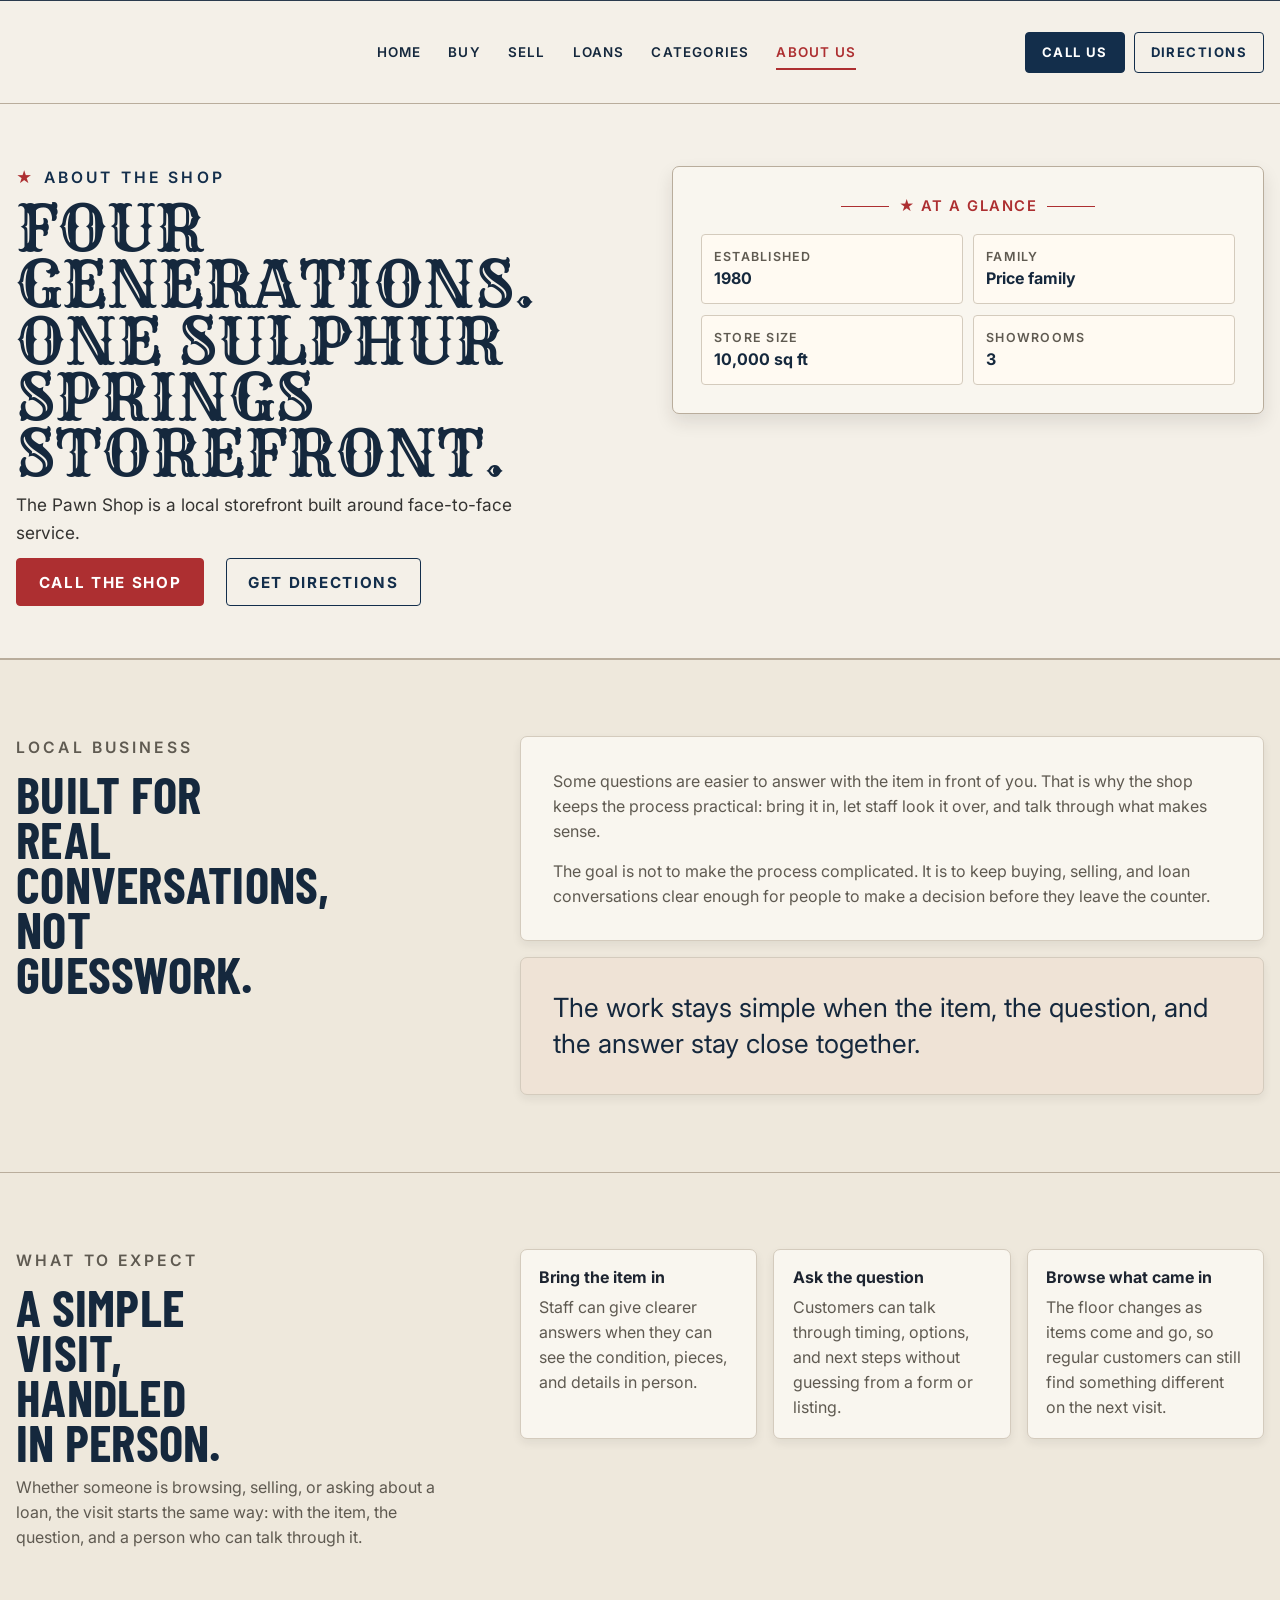
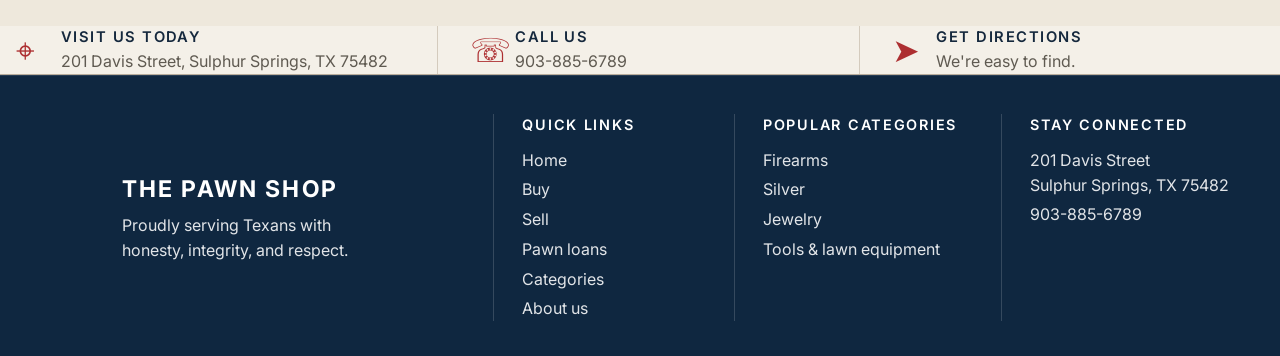
==== about.html @ b02439be "PM checkpoint: wire real storefront photos" ====
<!doctype html>
<html lang="en">
  <head>
    <meta charset="utf-8" />
    <meta name="viewport" content="width=device-width, initial-scale=1" />
    <meta
      name="description"
      content="Learn about The Pawn Shop in Sulphur Springs, Texas: family ownership, steady local service, and a storefront built around face-to-face help."
    />
    <title>About | The Pawn Shop | Sulphur Springs, TX</title>
    <link rel="preconnect" href="https://fonts.googleapis.com" />
    <link rel="preconnect" href="https://fonts.gstatic.com" crossorigin />
    <link href="https://fonts.googleapis.com/css2?family=Barlow+Condensed:wght@500;600;700&family=Inter:wght@400;500;600;700;800&family=Rye&display=swap" rel="stylesheet" />
    <link rel="icon" href="data:," />
    <link rel="icon" href="/favicon.ico" sizes="any" />
    <link rel="icon" type="image/png" sizes="32x32" href="/favicon-32x32.png" />
    <link rel="icon" type="image/png" sizes="16x16" href="/favicon-16x16.png" />
    <link rel="apple-touch-icon" href="/apple-touch-icon.png" />
    <link rel="manifest" href="/site.webmanifest" />
    <meta name="theme-color" content="#0d2b45" />
    <link rel="stylesheet" href="styles.css?v=about-story-1" />
  </head>
  <body class="about-page">
    <a class="skip-link" href="#main">Skip to content</a>

    <header class="site-header">
      <div class="container header-inner">
        <a class="brand" href="index.html" aria-label="The Pawn Shop home">
          <span class="logo-mark" aria-hidden="true">
            <img class="brand-logo brand-logo--header" src="/brand/pawn-shop-logo.png" alt="" aria-hidden="true" decoding="async" />
          </span>
        </a>
        <nav class="site-nav" aria-label="Primary">
          <a href="index.html">Home</a>
          <a href="buy.html">Buy</a>
          <a href="sell.html">Sell</a>
          <a href="loans.html">Loans</a>
          <a href="services.html">Categories</a>
          <a href="about.html" aria-current="page">About us</a>
        </nav>
        <div class="header-actions">
          <a class="button button-navy button-small" href="tel:+19038856789">Call us</a>
          <a class="button button-outline button-small" href="https://maps.app.goo.gl/KEPYkw9zag7jaLEP9" target="_blank" rel="noreferrer noopener">Directions</a>
        </div>
      </div>
    </header>

    <main id="main">
      <section class="page-hero content-band content-band--hero about-hero">
        <div class="hero-watermark page-watermark" aria-hidden="true"><img class="brand-logo brand-logo--watermark" src="/brand/pawn-shop-watermark.png" alt="" aria-hidden="true" decoding="async" /></div>
        <div class="container page-hero-grid">
          <div class="hero-copy">
            <p class="eyebrow"><span aria-hidden="true">&#9733;</span> About the shop</p>
            <h1>Four generations. One Sulphur Springs storefront.</h1>
            <p class="lead">The Pawn Shop is a local storefront built around face-to-face service.</p>
            <div class="action-row"><a class="button button-red" href="tel:+19038856789">Call the shop</a><a class="button button-outline" href="https://maps.app.goo.gl/KEPYkw9zag7jaLEP9" target="_blank" rel="noreferrer noopener">Get directions</a></div>
          </div>
          <aside class="visit-card fact-card about-at-a-glance" aria-label="At a glance">
            <p class="card-heading"><span></span>&#9733; At a glance<span></span></p>
            <dl class="fact-list about-at-a-glance__facts"><div><dt>Established</dt><dd>1980</dd></div><div><dt>Family</dt><dd>Price family</dd></div><div><dt>Store size</dt><dd>10,000 sq ft</dd></div><div><dt>Showrooms</dt><dd>3</dd></div></dl>
          </aside>
        </div>
      </section>

      <section class="interior-module about-story">
        <div class="container interior-module__inner about-story__inner">
          <div class="interior-module__intro">
            <div class="section-heading compact-heading">
              <p class="eyebrow">Local business</p>
              <h2>Built for real conversations, not guesswork.</h2>
            </div>
          </div>
          <div class="interior-module__content about-story__content">
            <div class="about-story__stack">
              <div class="copy-panel">
                <p>Some questions are easier to answer with the item in front of you. That is why the shop keeps the process practical: bring it in, let staff look it over, and talk through what makes sense.</p>
                <p>The goal is not to make the process complicated. It is to keep buying, selling, and loan conversations clear enough for people to make a decision before they leave the counter.</p>
              </div>
              <aside class="quote-panel"><p>The work stays simple when the item, the question, and the answer stay close together.</p></aside>
            </div>
          </div>
        </div>
      </section>

      <section class="interior-module about-expect">
        <div class="container interior-module__inner about-expect__inner">
          <div class="interior-module__intro">
            <div class="section-heading compact-heading">
              <p class="eyebrow">What to expect</p>
              <h2>A simple visit, handled in person.</h2>
              <p>Whether someone is browsing, selling, or asking about a loan, the visit starts the same way: with the item, the question, and a person who can talk through it.</p>
            </div>
          </div>
          <div class="interior-module__content about-expect__content">
            <div class="feature-grid">
              <article class="feature-card">
                <h3>Bring the item in</h3>
                <p>Staff can give clearer answers when they can see the condition, pieces, and details in person.</p>
              </article>
              <article class="feature-card">
                <h3>Ask the question</h3>
                <p>Customers can talk through timing, options, and next steps without guessing from a form or listing.</p>
              </article>
              <article class="feature-card">
                <h3>Browse what came in</h3>
                <p>The floor changes as items come and go, so regular customers can still find something different on the next visit.</p>
              </article>
            </div>
          </div>
        </div>
      </section>

      <section class="contact-strip content-band content-band--compact" aria-label="Visit and contact"><div class="container contact-grid"><article class="contact-item"><span aria-hidden="true">&#8982;</span><div><h2>Visit us today</h2><p>201 Davis Street, Sulphur Springs, TX 75482</p></div></article><article class="contact-item"><span aria-hidden="true">&#9743;</span><div><h2>Call us</h2><p><a href="tel:+19038856789">903-885-6789</a></p></div></article><article class="contact-item"><span aria-hidden="true">&#10148;</span><div><h2>Get directions</h2><p><a href="https://maps.app.goo.gl/KEPYkw9zag7jaLEP9" target="_blank" rel="noreferrer noopener">We're easy to find.</a></p></div></article></div></section>
    </main>

    <footer class="site-footer">
        <div class="container footer-grid">
        <div class="footer-brand">
          <img class="footer-brand-logo" src="/brand/pawn-shop-logo.png" alt="" aria-hidden="true" decoding="async" />
          <div>
            <strong>The Pawn Shop</strong>
            <p>Proudly serving Texans with honesty, integrity, and respect.</p>
          </div>
        </div>
        <nav class="footer-links" aria-label="Footer quick links">
          <h2>Quick links</h2>
          <a href="index.html">Home</a>
          <a href="buy.html">Buy</a>
          <a href="sell.html">Sell</a>
          <a href="loans.html">Pawn loans</a>
          <a href="services.html">Categories</a>
          <a href="about.html">About us</a>
        </nav>
        <div class="footer-links">
          <h2>Popular categories</h2>
          <a href="services.html">Firearms</a>
          <a href="services.html">Silver</a>
          <a href="services.html">Jewelry</a>
          <a href="services.html">Tools &amp; lawn equipment</a>
        </div>
        <div class="footer-contact">
          <h2>Stay connected</h2>
          <p>201 Davis Street<br />Sulphur Springs, TX 75482</p>
          <a href="tel:+19038856789">903-885-6789</a>
        </div>
      </div>
    </footer>
  </body>
</html>
---- styles.css ----
:root {
  color-scheme: light;
  --paper: #f4f0e8;
  --paper-deep: #eee8dc;
  --panel: #f9f6ef;
  --ink: #15283d;
  --ink-soft: #27374b;
  --muted: #5f5a51;
  --red: #ad2f31;
  --red-dark: #942528;
  --navy: #132e4b;
  --line: #d4cbbd;
  --line-dark: #b9ad9c;
  --shadow: 0 8px 18px rgba(35, 30, 23, 0.11);
  --shadow-soft: 0 4px 10px rgba(35, 30, 23, 0.07);
  --radius: 7px;
  --radius-tight: 4px;
  --container: 82rem;
  --section-breathing: 1.25rem;
  --display: var(--hero-condensed);
  --hero-display: "Rye", Georgia, serif;
  --hero-condensed: "Barlow Condensed", "Arial Narrow", "Helvetica Neue", Arial, sans-serif;
  --ui: "Inter", "Helvetica Neue", Arial, sans-serif;
  --body: "Inter", "Helvetica Neue", Arial, sans-serif;
}

*,
*::before,
*::after {
  box-sizing: border-box;
}

html {
  scroll-behavior: smooth;
}

body {
  margin: 0;
  color: var(--ink-soft);
  background: var(--paper);
  font-family: var(--body);
  line-height: 1.56;
  -webkit-font-smoothing: antialiased;
  text-rendering: optimizeLegibility;
}

::selection {
  background: #ead8c9;
}

a {
  color: inherit;
}

svg {
  display: block;
  max-width: 100%;
}

h1,
h2,
h3,
p,
dl,
dt,
dd,
blockquote,
ol {
  margin: 0;
}

.container {
  width: min(calc(100% - 2rem), var(--container));
  margin: 0 auto;
}

.skip-link {
  position: absolute;
  top: 1rem;
  left: -999px;
  z-index: 50;
  padding: 0.65rem 0.85rem;
  background: var(--panel);
  border: 1px solid var(--line-dark);
  border-radius: var(--radius-tight);
}

.skip-link:focus {
  left: 1rem;
}

:focus-visible {
  outline: 2px solid var(--red);
  outline-offset: 3px;
}

.site-header {
  position: static;
  top: auto;
  background: var(--paper);
  border-top: 1px solid rgba(21, 40, 61, 0.9);
  border-bottom: 1px solid var(--line-dark);
  box-shadow: var(--shadow-soft);
}

.header-inner {
  min-height: 5.4rem;
  display: grid;
  grid-template-columns: auto 1fr;
  gap: 0.7rem 1rem;
  align-items: center;
  padding: 0.48rem 0;
}

.brand {
  display: inline-flex;
  width: 11.15rem;
  align-items: center;
  text-decoration: none;
  line-height: 0;
}

.logo-mark {
  display: block;
  width: 100%;
}

.brand-logo {
  display: block;
  width: 100%;
  height: auto;
  object-fit: contain;
}

.brand-logo--header {
  image-rendering: auto;
}

.hero-watermark .brand-logo--watermark {
  position: absolute;
  top: 50%;
  left: 58%;
  width: min(64rem, 86vw);
  max-width: none;
  opacity: 0.12;
  transform: translate(-50%, -50%) rotate(-18deg);
  transform-origin: center;
  image-rendering: auto;
}

.page-watermark .brand-logo--watermark {
  left: 57.5%;
  width: min(56rem, 78vw);
  opacity: 0.1;
}

.site-nav {
  display: none;
  justify-self: center;
  align-items: center;
  gap: clamp(0.95rem, 2.1vw, 2rem);
  font-family: var(--ui);
  font-size: 0.84rem;
  font-weight: 600;
  letter-spacing: 0.09em;
  text-transform: uppercase;
}

.site-nav a {
  position: relative;
  padding: 0.45rem 0;
  color: var(--ink);
  text-decoration: none;
}

.site-nav a:hover,
.site-nav a[aria-current="page"] {
  color: var(--red);
}

.site-nav a[aria-current="page"]::after {
  position: absolute;
  left: 0;
  right: 0;
  bottom: 0;
  height: 2px;
  background: var(--red);
  content: "";
}

.header-actions {
  grid-column: 1 / -1;
  display: flex;
  flex-wrap: wrap;
  gap: 0.55rem;
}

.button {
  display: inline-flex;
  min-height: 3rem;
  align-items: center;
  justify-content: center;
  gap: 0.45rem;
  padding: 0.72rem 1.35rem;
  border: 1px solid currentColor;
  border-radius: var(--radius-tight);
  font-family: var(--ui);
  font-size: 0.95rem;
  font-weight: 700;
  letter-spacing: 0.11em;
  line-height: 1;
  text-align: center;
  text-decoration: none;
  text-transform: uppercase;
  box-shadow: none;
}

.button-small {
  min-height: 2.55rem;
  padding: 0.58rem 1rem;
  font-size: 0.82rem;
}

.button-red {
  color: #fff;
  background: var(--red);
  border-color: var(--red);
}

.button-red:hover {
  background: var(--red-dark);
  border-color: var(--red-dark);
}

.button-navy {
  color: #fff;
  background: var(--navy);
  border-color: var(--navy);
}

.button-navy:hover {
  background: #0f263f;
}

.button-outline {
  color: var(--navy);
  background: transparent;
  border-color: var(--navy);
}

.button-outline:hover {
  color: #fff;
  background: var(--navy);
}

.button-full {
  width: 100%;
}

.hero,
.page-hero,
.content-band {
  position: relative;
  overflow: clip;
  isolation: isolate;
  border-bottom: 1px solid var(--line-dark);
  background: var(--paper);
}

.hero {
  min-height: 31rem;
  padding: clamp(2.4rem, 6vw, 5.2rem) 0 clamp(1.8rem, 4vw, 3rem);
}

.page-hero {
  padding: clamp(2.4rem, 4.8vw, 4rem) 0 clamp(2rem, 4vw, 3.25rem);
}

.content-band--hero,
.page-hero {
  padding: clamp(2.4rem, 4.8vw, 4rem) 0 clamp(2rem, 4vw, 3.25rem);
}

.hero-watermark {
  position: absolute;
  inset: 0;
  overflow: hidden;
  pointer-events: none;
  user-select: none;
  z-index: 0;
}

.page-watermark {
  overflow: hidden;
}

.hero-grid,
.page-hero-grid {
  position: relative;
  display: grid;
  gap: 2rem;
  align-items: center;
  z-index: 1;
}

.hero-copy {
  display: grid;
  min-width: 0;
  max-width: 42rem;
  gap: 0.6rem;
}

.eyebrow,
.subhead,
.card-heading,
.trust-item h2,
.category-card h3,
.service-tile h3,
.contact-item h2,
.footer-links h2,
.footer-contact h2 {
  font-family: var(--ui);
  font-weight: 600;
  letter-spacing: 0.1em;
  text-transform: uppercase;
}

.eyebrow {
  display: flex;
  gap: 0.55rem;
  align-items: center;
  color: var(--navy);
  font-size: clamp(0.82rem, 1.4vw, 0.98rem);
  letter-spacing: 0.2em;
}

.eyebrow span,
.big-stars,
.stars {
  color: var(--red);
}

h1 {
  max-width: 9.6ch;
  color: var(--ink);
  font-family: var(--display);
  font-size: clamp(2.95rem, 7.2vw, 5.8rem);
  font-weight: 400;
  letter-spacing: 0.005em;
  line-height: 0.86;
  text-transform: uppercase;
  text-wrap: balance;
}

.hero h1 {
  display: grid;
  max-width: 11.6ch;
  font-family: var(--hero-display);
  font-size: clamp(3.35rem, 6vw, 6.05rem);
  line-height: 0.88;
  letter-spacing: 0;
  text-wrap: balance;
}

.hero h1 span {
  display: block;
}

.page-hero h1 {
  display: grid;
  max-width: 11.4ch;
  font-family: var(--hero-display);
  font-size: clamp(2.9rem, 5vw, 5rem);
  line-height: 0.88;
  letter-spacing: 0;
  text-wrap: balance;
}

.subhead {
  color: var(--red);
  font-family: var(--hero-condensed);
  font-size: clamp(1.02rem, 1.55vw, 1.24rem);
  letter-spacing: 0.24em;
  line-height: 1;
}

.hero .subhead {
  margin-top: 0.05rem;
}

.lead {
  max-width: 33rem;
  color: #343331;
  font-size: clamp(0.98rem, 1.45vw, 1.08rem);
  line-height: 1.6;
}

.action-row {
  display: flex;
  flex-wrap: wrap;
  gap: 0.85rem 1.35rem;
  margin-top: 0.15rem;
}

.visit-card {
  display: grid;
  min-width: 0;
  gap: 1rem;
  padding: clamp(1rem, 2.2vw, 1.55rem);
  background: var(--panel);
  border: 1px solid var(--line-dark);
  border-radius: var(--radius);
  box-shadow: var(--shadow);
}

.card-heading {
  display: flex;
  gap: 0.6rem;
  align-items: center;
  justify-content: center;
  color: var(--red);
  font-size: 0.92rem;
  text-align: center;
}

.card-heading span {
  width: 3rem;
  height: 1px;
  background: var(--red);
}

.visit-line {
  display: grid;
  grid-template-columns: 1.6rem 1fr;
  gap: 0.8rem;
  padding-bottom: 0.95rem;
  border-bottom: 1px solid var(--line);
  color: #2f3134;
}

.visit-line.strong a {
  color: var(--red);
  font-family: var(--ui);
  font-size: 1.38rem;
  font-weight: 700;
  letter-spacing: 0.03em;
  text-decoration: none;
}

.line-icon {
  color: var(--ink);
  font-family: var(--ui);
  font-size: 1.2rem;
}

.trust-strip,
.reviews-band,
.contact-strip {
  border-bottom: 1px solid var(--line-dark);
  background: var(--paper);
}

.trust-grid {
  display: grid;
}

.trust-item {
  display: grid;
  grid-template-columns: 2.2rem 1fr;
  gap: 0.85rem;
  align-items: center;
  padding: 1rem 0;
  border-top: 1px solid var(--line);
}

.trust-item:first-child {
  border-top: 0;
}

.trust-icon,
.category-icon,
.contact-item > span {
  color: var(--red);
  font-family: var(--ui);
  font-size: 2.05rem;
  line-height: 1;
}

.trust-item h2,
.contact-item h2 {
  color: var(--ink);
  font-size: 0.92rem;
}

.trust-item p,
.contact-item p,
.review-card blockquote,
.section-heading p,
.category-card p,
.service-tile p,
.feature-card p,
.copy-panel p,
.quote-panel p,
.footer-grid p,
.footer-grid a,
.visit-steps li {
  color: var(--muted);
}

.cards-intro {
  display: grid;
  max-width: 42rem;
  margin: 0 auto 0;
  gap: 0.2rem;
  text-align: center;
}

.cards-intro .eyebrow {
  justify-content: center;
  letter-spacing: 0.24em;
}

.section-heading {
  display: grid;
  max-width: 52rem;
  gap: 0.65rem;
  margin-bottom: 1rem;
}

.compact-heading {
  max-width: 45rem;
}

.interior-module {
  padding: clamp(3.5rem, 6vw, 5.5rem) 0;
  background: var(--paper-deep);
  border-top: 1px solid var(--line-dark);
}

.interior-module__inner {
  display: grid;
  gap: clamp(1.75rem, 4vw, 4rem);
  align-items: start;
}

.interior-module__intro {
  display: grid;
  gap: 0.65rem;
  max-width: 28rem;
}

.interior-module__intro .section-heading {
  margin-bottom: 0;
}

.interior-module__content {
  display: grid;
  gap: 1rem;
  align-self: start;
  min-width: 0;
}

.interior-module__content .category-grid,
.interior-module__content .feature-grid,
.interior-module__content .service-tile-grid {
  margin-top: 0;
}

.home-trust {
  margin-bottom: var(--section-breathing);
}

.home-services {
  margin-block: var(--section-breathing);
}

.home-services__intro {
  margin-bottom: var(--section-breathing);
}

.home-reviews {
  margin-block: var(--section-breathing);
}

.home-contact {
  margin-top: var(--section-breathing);
}

.section-heading h2,
.copy-panel h2 {
  max-width: 12.2ch;
  color: var(--ink);
  font-family: var(--display);
  font-size: clamp(2rem, 4vw, 3.25rem);
  line-height: 0.88;
  letter-spacing: 0.005em;
  text-transform: uppercase;
  text-wrap: balance;
}

.category-grid,
.service-tile-grid,
.feature-grid {
  display: grid;
  gap: 1rem;
}

.category-card,
.service-tile,
.feature-card,
.copy-panel,
.quote-panel {
  display: grid;
  align-content: start;
  gap: 0.55rem;
  min-height: 0;
  padding: 1.15rem;
  background: var(--panel);
  border: 1px solid var(--line);
  border-radius: var(--radius);
  box-shadow: var(--shadow-soft);
}

.category-card a {
  margin-top: auto;
  color: var(--navy);
  font-family: var(--ui);
  font-weight: 600;
  letter-spacing: 0.1em;
  text-decoration: none;
  text-transform: uppercase;
}

.category-card h3,
.service-tile h3,
.feature-card h3 {
  color: #1d2430;
  font-size: 1rem;
  line-height: 1.08;
}

.reviews-grid {
  display: grid;
  gap: 1rem;
  align-items: center;
}

.rating-block {
  display: grid;
  gap: 0.25rem;
}

.rating-block p {
  color: var(--ink);
  font-family: var(--ui);
  font-size: 1.12rem;
  font-weight: 600;
  letter-spacing: 0.09em;
  text-transform: uppercase;
}

.rating-block span {
  color: var(--muted);
}

.big-stars {
  font-size: 1.65rem;
  letter-spacing: 0.08em;
}

.review-card {
  padding: 0.9rem 1rem;
  background: rgba(249, 246, 239, 0.62);
  border-radius: var(--radius-tight);
}

.stars {
  font-family: var(--ui);
  font-weight: 600;
  letter-spacing: 0.09em;
}

.stars span {
  color: var(--ink-soft);
  letter-spacing: 0;
}

.review-card cite {
  display: block;
  margin-top: 0.35rem;
  color: var(--ink);
  font-style: normal;
  font-weight: 700;
}

.reviews-button {
  justify-self: start;
}

.contact-grid {
  display: grid;
  gap: 1rem;
}

.contact-item {
  display: grid;
  grid-template-columns: 2rem 1fr;
  gap: 0.8rem;
  align-items: center;
}

.contact-item a {
  text-decoration: none;
}

.site-footer {
  background: #0f2740;
  color: #fff;
  border-top: 1px solid rgba(255, 255, 255, 0.1);
}

.footer-grid {
  display: grid;
  gap: 1.55rem;
  padding: 2.35rem 0 2.2rem;
}

.footer-brand {
  display: grid;
  grid-template-columns: 5.45rem 1fr;
  gap: 1.15rem;
  align-items: center;
}

.footer-brand-logo {
  display: block;
  width: 5.45rem;
  height: auto;
  object-fit: contain;
  margin-top: 0;
  filter:
    drop-shadow(0 0 3px rgba(244, 238, 226, 0.42))
    drop-shadow(0 0 10px rgba(244, 238, 226, 0.18));
}

.footer-brand strong {
  display: block;
  margin-bottom: 0.3rem;
  color: #fff;
  font-family: var(--ui);
  font-size: 1.44rem;
  letter-spacing: 0.095em;
  text-transform: uppercase;
}

.footer-brand p {
  max-width: 16.8rem;
}

.footer-links,
.footer-contact {
  display: grid;
  align-content: start;
  gap: 0.3rem;
}

.footer-links h2,
.footer-contact h2 {
  margin-bottom: 0.4rem;
  color: #fff;
  font-size: 0.9rem;
  letter-spacing: 0.12em;
}

.site-footer .footer-grid p,
.site-footer .footer-grid a {
  color: rgba(255, 255, 255, 0.88);
}

.footer-grid a {
  text-decoration: none;
}

.footer-grid a:hover {
  color: #fff;
}

.footer-grid a:focus-visible {
  outline-color: #f1dbc8;
}

.footer-brand p,
.footer-contact p {
  color: rgba(255, 255, 255, 0.86);
}

.fact-list {
  display: grid;
  grid-template-columns: repeat(2, minmax(0, 1fr));
  gap: 0.75rem;
}

.fact-list div {
  padding: 0.75rem;
  background: #fffaf2;
  border: 1px solid var(--line);
  border-radius: var(--radius-tight);
}

.fact-list dt {
  color: var(--muted);
  font-family: var(--ui);
  font-size: 0.78rem;
  font-weight: 600;
  letter-spacing: 0.1em;
  text-transform: uppercase;
}

.fact-list dd {
  color: var(--ink);
  font-weight: 700;
}

.visit-steps {
  display: grid;
  gap: 0.75rem;
  padding-left: 1.2rem;
}

.editorial-grid {
  display: grid;
  gap: 1rem;
}

.copy-panel,
.quote-panel {
  min-height: auto;
  padding: clamp(1.2rem, 2.6vw, 2rem);
}

.copy-panel {
  gap: 0.9rem;
}

.quote-panel {
  align-content: center;
  background: #efe3d6;
}

.quote-panel p {
  color: var(--ink);
  font-size: clamp(1.2rem, 2.3vw, 1.65rem);
  line-height: 1.35;
}

.visit-card__note {
  color: var(--muted);
  font-size: 0.92rem;
  line-height: 1.45;
}

.media-slot {
  display: grid;
  gap: 0.75rem;
  max-width: 60rem;
  margin-inline: auto;
}

.home-storefront-band .media-slot {
  max-width: 34rem;
}

.services-gun-room-band .media-slot {
  max-width: 48rem;
}

.media-slot__figure {
  display: grid;
  gap: 0.7rem;
  padding: clamp(0.9rem, 1.8vw, 1.25rem);
  background: #fffaf2;
  border: 1px solid var(--line);
  border-radius: var(--radius);
  box-shadow: var(--shadow-soft);
}

.media-slot__figure--wide {
  --media-ratio: 21 / 9;
}

.media-slot__figure--tall {
  --media-ratio: 16 / 10;
}

.media-slot__image {
  display: block;
  width: 100%;
  aspect-ratio: var(--media-ratio, 16 / 9);
  object-fit: cover;
  border-radius: calc(var(--radius) - 0.12rem);
  background: #efe8dc;
}

.media-slot__caption {
  color: var(--muted);
  font-size: 0.94rem;
  line-height: 1.45;
  text-align: center;
}

.media-slot__frame {
  display: grid;
  align-content: center;
  justify-items: center;
  gap: 0.55rem;
  min-height: clamp(12rem, 20vw, 18rem);
  padding: clamp(1rem, 2vw, 1.5rem);
  background: #fffaf2;
  border: 1px solid var(--line);
  border-radius: var(--radius);
  box-shadow: var(--shadow-soft);
  aspect-ratio: 21 / 9;
  text-align: center;
}

.media-slot__eyebrow {
  color: var(--red);
  font-family: var(--ui);
  font-size: 0.82rem;
  font-weight: 700;
  letter-spacing: 0.16em;
  text-transform: uppercase;
}

.media-slot__label {
  color: var(--ink);
  font-family: var(--display);
  font-size: clamp(1.35rem, 2.6vw, 2.1rem);
  line-height: 0.92;
  letter-spacing: 0.02em;
  text-transform: uppercase;
  text-wrap: balance;
}

.media-slot__note {
  max-width: 34rem;
  color: var(--muted);
  font-size: 0.95rem;
  line-height: 1.5;
}

@media (max-width: 42rem) {
  body {
    overflow-x: hidden;
  }

  .header-actions .button {
    flex: 1 1 100%;
  }

  h1 {
    font-size: clamp(2.75rem, 17vw, 4.4rem);
  }

  .hero h1 {
    max-width: 12ch;
    font-size: clamp(3rem, 15.8vw, 4.55rem);
  }

  .hero-copy,
  .lead {
    max-width: 31ch;
  }

  .button {
    width: 100%;
  }

  .card-heading span {
    width: 1.7rem;
  }

  .hero-watermark .brand-logo--watermark {
    left: 61%;
    width: min(31rem, 96vw);
    opacity: 0.08;
  }

  .page-watermark .brand-logo--watermark {
    left: 60%;
    width: min(28rem, 92vw);
    opacity: 0.07;
  }
}

@media (min-width: 44rem) {
  .header-inner {
    grid-template-columns: auto 1fr auto;
  }

  .header-actions {
    grid-column: auto;
    justify-self: end;
  }

  .category-grid,
  .service-tile-grid,
  .feature-grid {
    grid-template-columns: repeat(2, minmax(0, 1fr));
  }

  .trust-grid,
  .contact-grid {
    grid-template-columns: repeat(2, minmax(0, 1fr));
  }

  .trust-item:nth-child(2) {
    border-top: 0;
  }

  .reviews-grid {
    grid-template-columns: 1.1fr 1fr 1fr;
  }

  .reviews-button {
    grid-column: 1 / -1;
  }
}

@media (min-width: 62rem) {
  .site-nav {
    display: flex;
  }

  .hero-grid,
  .page-hero-grid {
    grid-template-columns: minmax(0, 1fr) minmax(20rem, 0.42fr);
  }

  .visit-card {
    transform: none;
  }

  .trust-grid {
    grid-template-columns: repeat(4, minmax(0, 1fr));
  }

  .trust-item,
  .trust-item:nth-child(2) {
    min-height: 5.2rem;
    padding: 0.85rem 1.35rem;
    border-top: 0;
    border-left: 1px solid var(--line);
  }

  .trust-item:first-child {
    border-left: 0;
  }

  .interior-module__inner {
    grid-template-columns: minmax(280px, 420px) minmax(0, 1fr);
    gap: clamp(2rem, 4.5vw, 5rem);
  }

  .interior-module__content .category-grid {
    grid-template-columns: repeat(2, minmax(0, 1fr));
  }

  .interior-module--cards-3 .feature-grid,
  .interior-module--cards-3 .service-tile-grid {
    grid-template-columns: repeat(3, minmax(0, 1fr));
  }

  .services-visit-types .service-tile-grid {
    grid-template-columns: repeat(2, minmax(0, 1fr));
  }

  .interior-module--cards-6 .category-grid {
    grid-template-columns: repeat(3, minmax(0, 1fr));
  }

  .category-grid {
    grid-template-columns: repeat(6, minmax(0, 1fr));
  }

  .cards-intro {
    max-width: 34rem;
    gap: 0.1rem;
    margin-bottom: 0.2rem;
  }

  .category-card {
    min-height: 0;
  }

  .service-tile-grid {
    grid-template-columns: 1.2fr repeat(3, 1fr);
  }

  .feature-grid {
    grid-template-columns: repeat(3, minmax(0, 1fr));
  }

  .reviews-grid {
    grid-template-columns: 1.08fr 1fr 1fr 1fr 1fr;
  }

  .reviews-button {
    grid-column: auto;
    justify-self: end;
  }

  .contact-grid {
    grid-template-columns: repeat(3, minmax(0, 1fr));
  }

  .contact-item {
    padding-left: 2rem;
    border-left: 1px solid var(--line);
  }

  .contact-item:first-child {
    padding-left: 0;
    border-left: 0;
  }

  .footer-grid {
    grid-template-columns: minmax(18.5rem, 1.72fr) minmax(0, 0.82fr) minmax(0, 0.92fr) minmax(0, 1fr);
  }

  .footer-links,
  .footer-contact {
    padding-left: 1.75rem;
    border-left: 1px solid rgba(255, 255, 255, 0.16);
  }

  .editorial-grid {
    grid-template-columns: minmax(0, 1.3fr) minmax(18rem, 0.7fr);
  }
}

@media (min-width: 78rem) {
  .brand,
  .brand-logo--header {
    width: 12rem;
  }

  .header-inner {
    min-height: 6.4rem;
  }

  .hero-watermark .brand-logo--watermark {
    width: min(70rem, 82vw);
    left: 59%;
  }

  .page-watermark .brand-logo--watermark {
    width: min(60rem, 76vw);
    left: 58%;
  }

  .hero h1 {
    max-width: 11.9ch;
    font-size: clamp(3.55rem, 5.45vw, 6.35rem);
  }
}

.home-page .home-trust {
  padding-block: clamp(0.95rem, 1.8vw, 1.35rem);
  margin-bottom: clamp(0.9rem, 1.8vw, 1.25rem);
}

.home-page .trust-grid {
  gap: 0;
}

.home-page .home-services {
  padding-block: clamp(2.85rem, 5vw, 4.5rem);
}

.home-page .home-services__intro {
  margin-bottom: clamp(1.75rem, 2.7vw, 2.25rem);
}

.home-page .home-services .category-grid {
  gap: clamp(0.9rem, 1.7vw, 1.15rem);
}

.home-page .home-services .category-card {
  padding: clamp(1.05rem, 1.5vw, 1.35rem);
}

.home-page .home-reviews {
  padding-block: clamp(2.4rem, 4.5vw, 3.75rem);
  margin-block: clamp(0.9rem, 2vw, 1.25rem);
}

.home-page .home-reviews__intro {
  margin-bottom: clamp(1.35rem, 2vw, 1.75rem);
}

.home-page .reviews-grid {
  gap: clamp(0.95rem, 1.6vw, 1.2rem);
  align-items: stretch;
}

.home-page .rating-block,
.home-page .review-card {
  padding: 1.1rem 1.15rem;
  background: var(--panel);
  border: 1px solid var(--line);
  border-radius: var(--radius);
  box-shadow: var(--shadow-soft);
}

.home-page .rating-block {
  align-content: start;
  background: #fffaf2;
}

.home-page .review-card {
  display: grid;
  gap: 0.4rem;
}

.home-page .reviews-button {
  margin-top: 0.15rem;
}

.home-page .home-contact {
  padding-block: clamp(2.2rem, 4vw, 3.25rem);
  margin-top: clamp(1rem, 2vw, 1.5rem);
}

.home-page .contact-grid {
  gap: clamp(0.85rem, 1.5vw, 1.1rem);
}

.home-page .contact-item {
  padding: 1.15rem;
  align-items: start;
  background: var(--panel);
  border: 1px solid var(--line);
  border-radius: var(--radius);
  box-shadow: var(--shadow-soft);
}

.home-page .contact-item > span {
  margin-top: 0.1rem;
}

.home-page .site-footer {
  margin-top: clamp(1.85rem, 3.6vw, 3rem);
}

.home-page .footer-grid {
  padding-top: clamp(2.6rem, 4vw, 3.2rem);
}

@media (min-width: 44rem) {
  .home-page .home-services .category-grid {
    grid-template-columns: repeat(2, minmax(0, 1fr));
  }

  .home-page .reviews-grid {
    grid-template-columns: minmax(16rem, 0.9fr) repeat(3, minmax(0, 1fr));
  }

  .home-page .reviews-button {
    grid-column: 1 / -1;
  }

  .home-page .contact-grid {
    grid-template-columns: repeat(2, minmax(0, 1fr));
  }
}

@media (min-width: 62rem) {
  .home-page .trust-grid {
    grid-template-columns: repeat(4, minmax(0, 1fr));
  }

  .home-page .trust-item,
  .home-page .trust-item:nth-child(2) {
    min-height: 5.2rem;
    padding: 0.85rem 1.2rem;
    border-top: 0;
    border-left: 1px solid var(--line);
  }

  .home-page .trust-item:first-child {
    border-left: 0;
  }

  .home-page .home-services .category-grid {
    grid-template-columns: repeat(3, minmax(0, 1fr));
  }

  .home-page .reviews-grid {
    grid-template-columns: minmax(17rem, 0.92fr) repeat(3, minmax(0, 1fr));
  }

  .home-page .reviews-button {
    justify-self: start;
  }

  .home-page .contact-grid {
    grid-template-columns: repeat(3, minmax(0, 1fr));
  }

  .home-page .contact-item {
    padding: 1.25rem 1.3rem;
  }
}

.about-page .page-hero-grid {
  align-items: start;
}

.about-page .page-hero-grid,
.about-page .interior-module__inner {
  gap: clamp(2rem, 5vw, 4.5rem);
}

.about-page .about-story__stack {
  display: grid;
  gap: 1rem;
}

.about-page .about-at-a-glance {
  width: min(100%, 37rem);
  justify-self: end;
  gap: 1rem;
  padding: clamp(1.15rem, 2.4vw, 1.75rem);
}

.about-page .about-at-a-glance__facts {
  margin-top: 0;
  gap: 0.65rem;
}

.about-page .about-at-a-glance__note {
  color: var(--muted);
  font-size: 0.94rem;
  line-height: 1.45;
}

.about-page .about-story__content {
  gap: 1rem;
}

@media (min-width: 62rem) {
  .about-page .page-hero-grid,
  .about-page .interior-module__inner {
    grid-template-columns: minmax(320px, 440px) minmax(0, 1fr);
  }

  .about-page .about-expect .feature-grid {
    grid-template-columns: repeat(3, minmax(0, 1fr));
    align-items: stretch;
  }

  .about-page .about-story__content {
    align-self: start;
  }
}
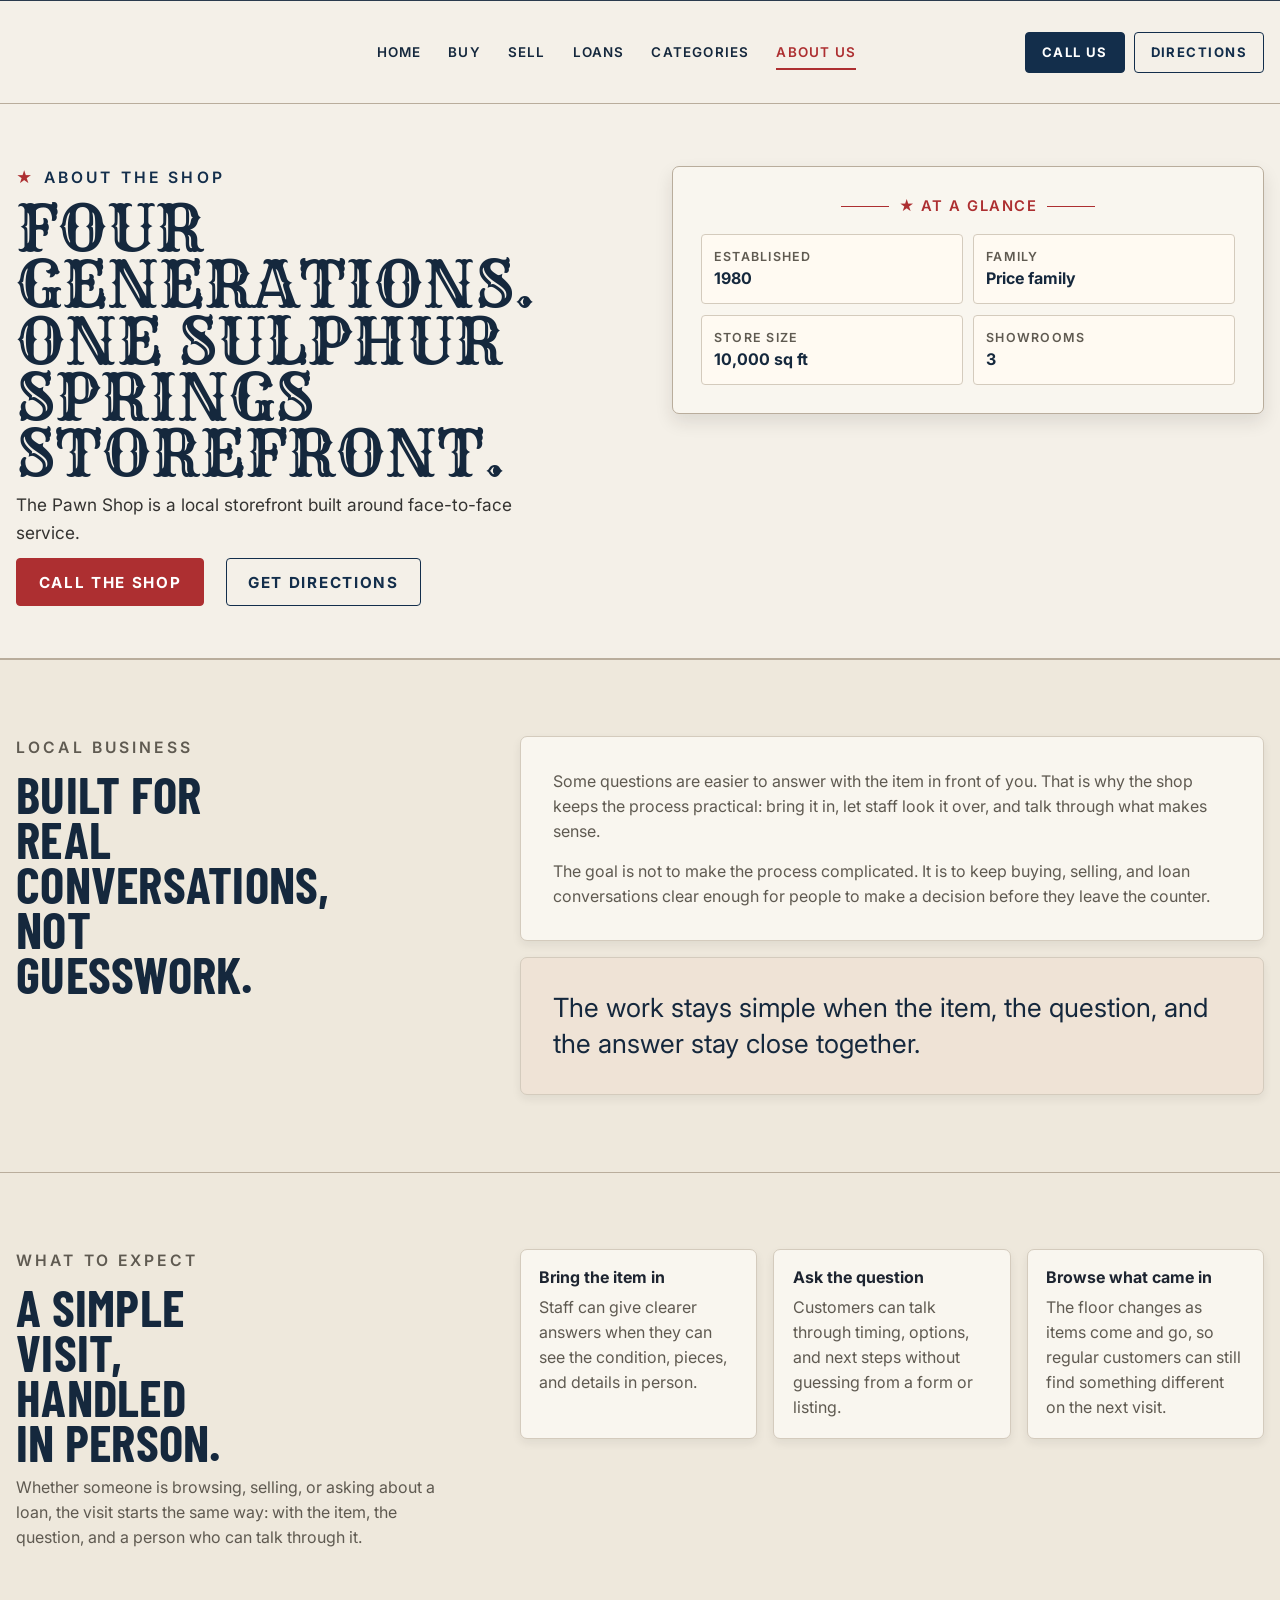
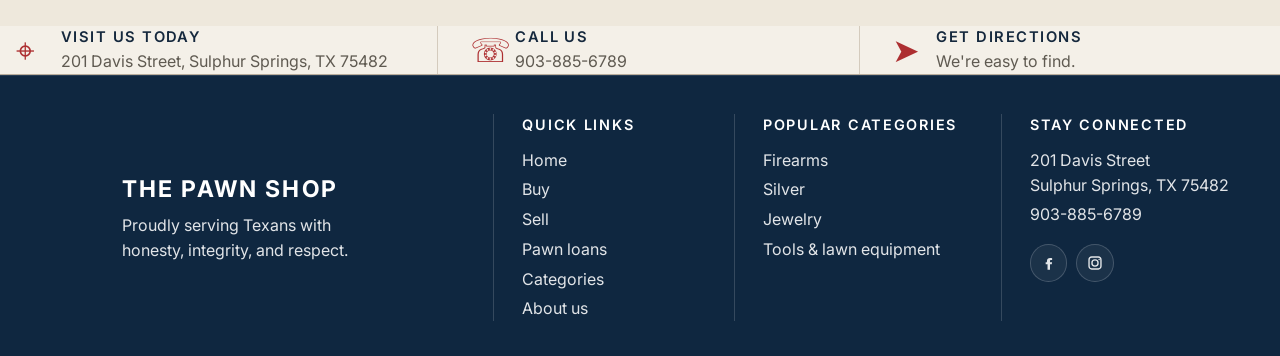
==== commit 1753545b: "PM checkpoint: add footer social links" ====
--- a/about.html
+++ b/about.html
@@ -12,11 +12,11 @@
     <link rel="preconnect" href="https://fonts.gstatic.com" crossorigin />
     <link href="https://fonts.googleapis.com/css2?family=Barlow+Condensed:wght@500;600;700&family=Inter:wght@400;500;600;700;800&family=Rye&display=swap" rel="stylesheet" />
     <link rel="icon" href="data:," />
-    <link rel="icon" href="/favicon.ico" sizes="any" />
-    <link rel="icon" type="image/png" sizes="32x32" href="/favicon-32x32.png" />
-    <link rel="icon" type="image/png" sizes="16x16" href="/favicon-16x16.png" />
-    <link rel="apple-touch-icon" href="/apple-touch-icon.png" />
-    <link rel="manifest" href="/site.webmanifest" />
+    <link rel="icon" href="/favicon.ico?v=3" sizes="any" />
+    <link rel="icon" type="image/png" sizes="32x32" href="/favicon-32x32.png?v=3" />
+    <link rel="icon" type="image/png" sizes="16x16" href="/favicon-16x16.png?v=3" />
+    <link rel="apple-touch-icon" href="/apple-touch-icon.png?v=3" />
+    <link rel="manifest" href="/site.webmanifest?v=3" />
     <meta name="theme-color" content="#0d2b45" />
     <link rel="stylesheet" href="styles.css?v=about-story-1" />
   </head>
@@ -142,6 +142,18 @@
           <h2>Stay connected</h2>
           <p>201 Davis Street<br />Sulphur Springs, TX 75482</p>
           <a href="tel:+19038856789">903-885-6789</a>
+          <div class="footer-social" aria-label="Social links">
+            <a class="footer-social-link" href="https://www.facebook.com/thepawnshopss/" target="_blank" rel="noopener noreferrer" aria-label="The Pawn Shop on Facebook">
+              <svg viewBox="0 0 24 24" aria-hidden="true" focusable="false">
+                <path d="M13.5 22v-8h2.7l.4-3.1h-3.1V9c0-.9.3-1.6 1.6-1.6h1.6V4.7c-.8-.1-1.8-.2-3-.2-2.9 0-4.8 1.7-4.8 4.9V11H7v3h2.8v8h3.7z"/>
+              </svg>
+            </a>
+            <a class="footer-social-link" href="https://www.instagram.com/thepawnshopss/" target="_blank" rel="noopener noreferrer" aria-label="The Pawn Shop on Instagram">
+              <svg viewBox="0 0 24 24" aria-hidden="true" focusable="false">
+                <path d="M7 2h10c2.8 0 5 2.2 5 5v10c0 2.8-2.2 5-5 5H7c-2.8 0-5-2.2-5-5V7c0-2.8 2.2-5 5-5zm0 2.1A2.9 2.9 0 0 0 4.1 7v10A2.9 2.9 0 0 0 7 19.9h10a2.9 2.9 0 0 0 2.9-2.9V7A2.9 2.9 0 0 0 17 4.1H7zm5 2.3a5.6 5.6 0 1 1 0 11.2 5.6 5.6 0 0 1 0-11.2zm0 2a3.6 3.6 0 1 0 0 7.2 3.6 3.6 0 0 0 0-7.2zm6.2-2.9a1.1 1.1 0 1 1 0 2.2 1.1 1.1 0 0 1 0-2.2z"/>
+              </svg>
+            </a>
+          </div>
         </div>
       </div>
     </footer>
--- a/styles.css
+++ b/styles.css
@@ -299,7 +299,7 @@
   position: relative;
   display: grid;
   gap: 2rem;
-  align-items: center;
+  align-items: start;
   z-index: 1;
 }
 
@@ -794,6 +794,53 @@
   color: rgba(255, 255, 255, 0.86);
 }
 
+.footer-social {
+  display: flex;
+  flex-wrap: wrap;
+  gap: 0.55rem;
+  align-items: center;
+  margin-top: 0.55rem;
+}
+
+.footer-social-link {
+  display: inline-flex;
+  align-items: center;
+  justify-content: center;
+  width: 2.35rem;
+  height: 2.35rem;
+  color: rgba(255, 255, 255, 0.9);
+  background: rgba(255, 255, 255, 0.05);
+  border: 1px solid rgba(255, 255, 255, 0.18);
+  border-radius: 999px;
+  box-shadow: none;
+  transition:
+    background-color 0.18s ease,
+    border-color 0.18s ease,
+    color 0.18s ease,
+    transform 0.18s ease;
+}
+
+.footer-social-link svg {
+  width: 1rem;
+  height: 1rem;
+  fill: currentColor;
+}
+
+.footer-social-link:hover {
+  color: #fff;
+  background: rgba(193, 55, 55, 0.2);
+  border-color: rgba(193, 55, 55, 0.5);
+  transform: translateY(-1px);
+}
+
+.footer-social-link:focus-visible {
+  color: #fff;
+  background: rgba(255, 255, 255, 0.12);
+  border-color: #f1dbc8;
+  outline: 2px solid #f1dbc8;
+  outline-offset: 2px;
+}
+
 .fact-list {
   display: grid;
   grid-template-columns: repeat(2, minmax(0, 1fr));
@@ -857,6 +904,107 @@
   color: var(--muted);
   font-size: 0.92rem;
   line-height: 1.45;
+}
+
+.site-photo-card {
+  display: grid;
+  gap: 0.9rem;
+  min-width: 0;
+  width: min(100%, 34rem);
+  padding: clamp(0.95rem, 2vw, 1.25rem);
+  background: var(--panel);
+  border: 1px solid var(--line-dark);
+  border-radius: var(--radius);
+  box-shadow: var(--shadow);
+  align-self: start;
+}
+
+.storefront-photo-card,
+.gun-room-photo-card {
+  justify-self: end;
+}
+
+.gun-room-photo-card {
+  width: min(100%, 37rem);
+}
+
+.site-photo-card__figure {
+  display: grid;
+  gap: 0.65rem;
+  min-width: 0;
+}
+
+.site-photo-card__figure--wide {
+  --photo-ratio: 5 / 3;
+}
+
+.site-photo-card__figure--tall {
+  --photo-ratio: 4 / 3;
+}
+
+.site-photo-card__image {
+  display: block;
+  width: 100%;
+  aspect-ratio: var(--photo-ratio, 16 / 9);
+  object-fit: cover;
+  border-radius: calc(var(--radius) - 0.15rem);
+  background: #efe8dc;
+}
+
+.site-photo-card__caption {
+  color: var(--muted);
+  font-size: 0.94rem;
+  line-height: 1.45;
+  text-align: center;
+}
+
+.site-photo-card__meta {
+  display: grid;
+  gap: 0.6rem;
+}
+
+.site-photo-card__eyebrow {
+  color: var(--red);
+  font-family: var(--ui);
+  font-size: 0.82rem;
+  font-weight: 700;
+  letter-spacing: 0.16em;
+  text-align: center;
+  text-transform: uppercase;
+}
+
+.site-photo-card__detail {
+  display: flex;
+  gap: 0.65rem;
+  align-items: flex-start;
+  color: var(--ink);
+  font-size: 0.98rem;
+  line-height: 1.45;
+}
+
+.site-photo-card__detail.strong {
+  justify-content: center;
+  color: var(--red);
+  font-size: 1.08rem;
+  font-weight: 700;
+  letter-spacing: 0.01em;
+}
+
+.site-photo-card__detail a {
+  color: inherit;
+  text-decoration: none;
+}
+
+.site-photo-card__icon {
+  color: var(--red);
+  flex: 0 0 auto;
+}
+
+.site-photo-card__note {
+  color: var(--muted);
+  font-size: 0.95rem;
+  line-height: 1.5;
+  text-align: center;
 }
 
 .media-slot {
@@ -1037,6 +1185,10 @@
     grid-template-columns: minmax(0, 1fr) minmax(20rem, 0.42fr);
   }
 
+  .storefront-photo-card {
+    width: min(100%, 34rem);
+  }
+
   .visit-card {
     transform: none;
   }
@@ -1132,6 +1284,10 @@
   .footer-contact {
     padding-left: 1.75rem;
     border-left: 1px solid rgba(255, 255, 255, 0.16);
+  }
+
+  .footer-social {
+    margin-top: 0.75rem;
   }
 
   .editorial-grid {
@@ -1364,3 +1520,11 @@
     align-self: start;
   }
 }
+
+@media (max-width: 61.999rem) {
+  .storefront-photo-card,
+  .gun-room-photo-card {
+    width: 100%;
+    justify-self: stretch;
+  }
+}
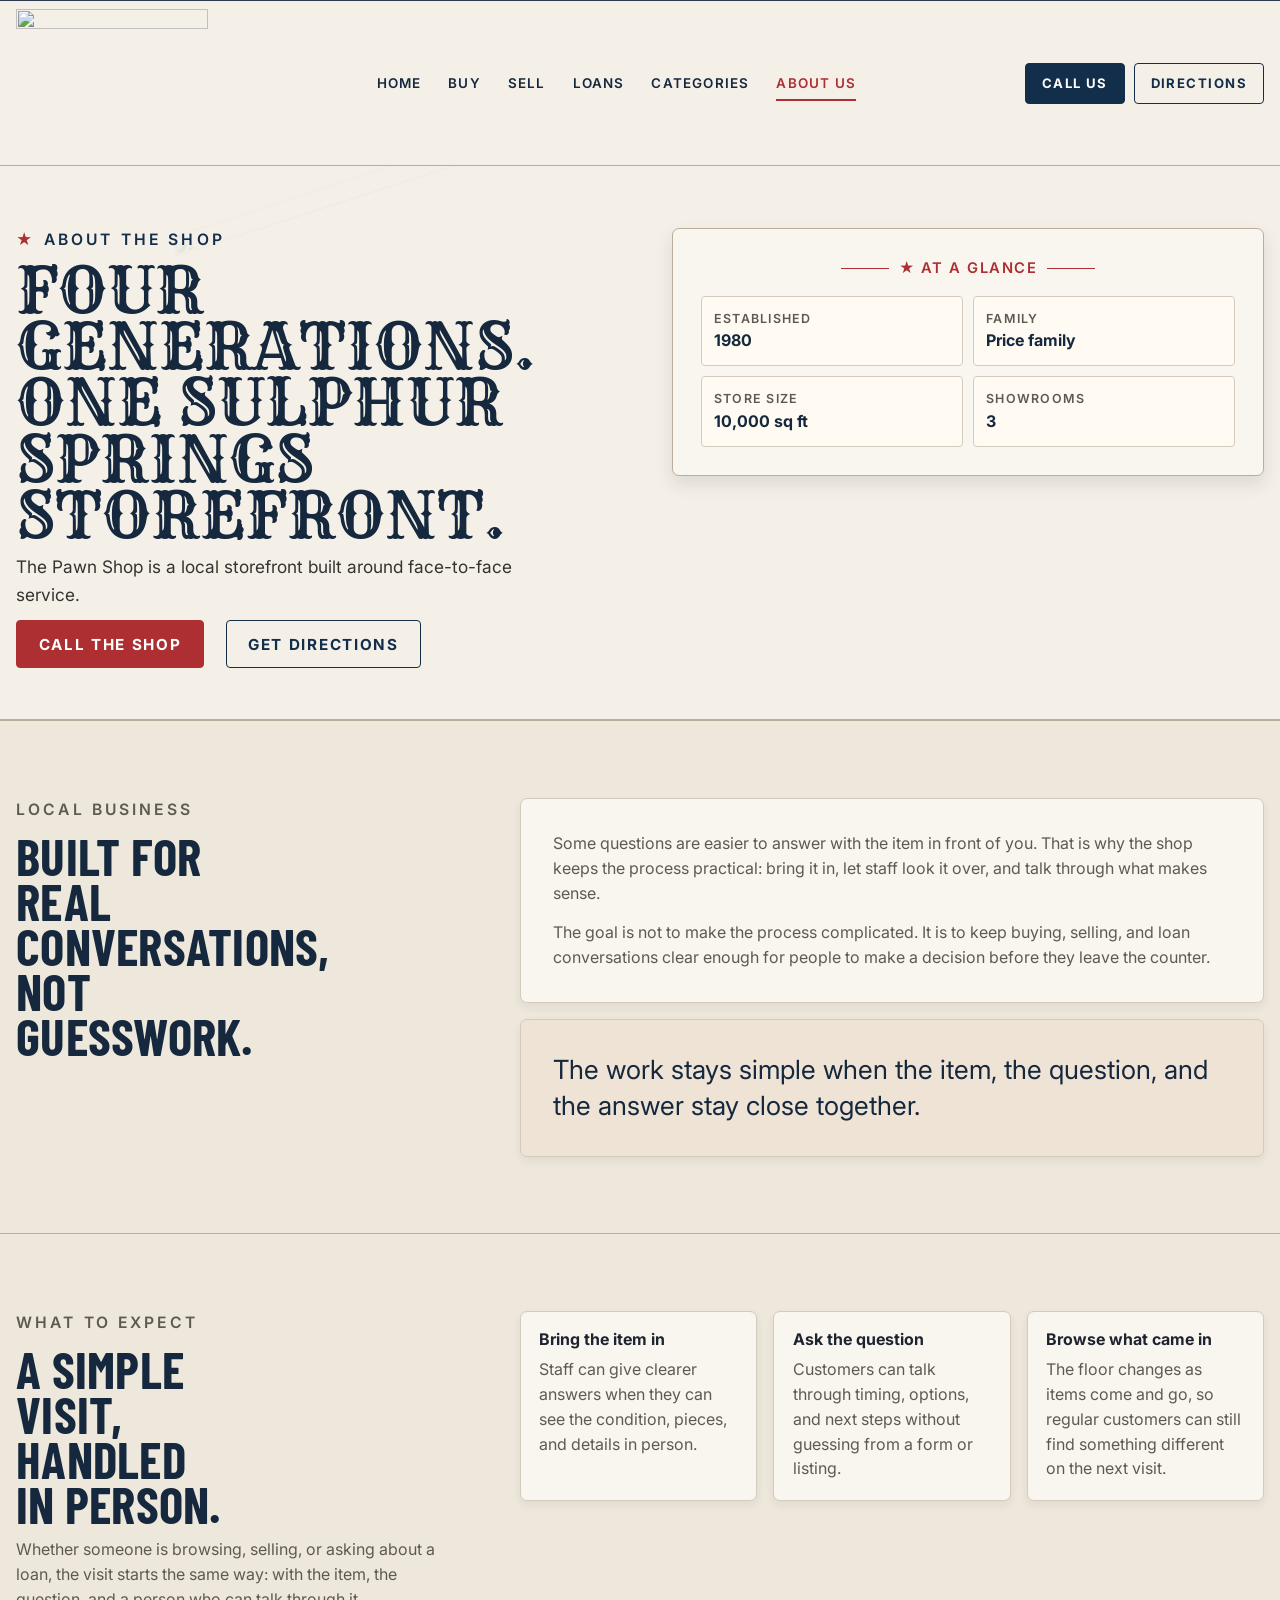
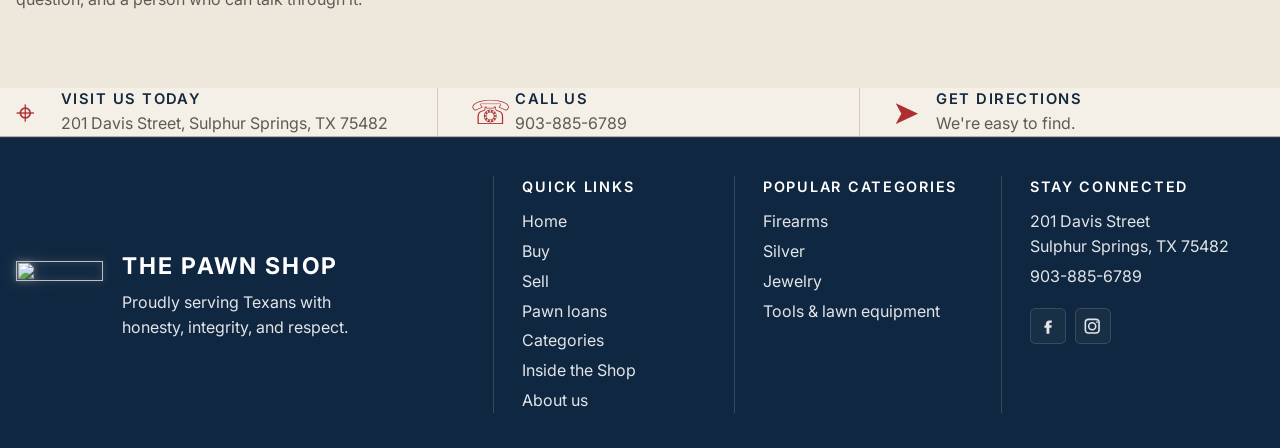
==== commit a4cf8815: "Add clean shop photo layout and gallery" ====
--- a/about.html
+++ b/about.html
@@ -27,7 +27,7 @@
       <div class="container header-inner">
         <a class="brand" href="index.html" aria-label="The Pawn Shop home">
           <span class="logo-mark" aria-hidden="true">
-            <img class="brand-logo brand-logo--header" src="/brand/pawn-shop-logo.png" alt="" aria-hidden="true" decoding="async" />
+            <img class="brand-logo brand-logo--header" src="/brand/pawn-shop-logo.png" alt="" aria-hidden="true" decoding="async" width="1203" height="933" />
           </span>
         </a>
         <nav class="site-nav" aria-label="Primary">
@@ -47,7 +47,7 @@
 
     <main id="main">
       <section class="page-hero content-band content-band--hero about-hero">
-        <div class="hero-watermark page-watermark" aria-hidden="true"><img class="brand-logo brand-logo--watermark" src="/brand/pawn-shop-watermark.png" alt="" aria-hidden="true" decoding="async" /></div>
+        <div class="hero-watermark page-watermark" aria-hidden="true"><img class="brand-logo brand-logo--watermark" src="/brand/pawn-shop-watermark.png" alt="" aria-hidden="true" decoding="async" width="1203" height="933" /></div>
         <div class="container page-hero-grid">
           <div class="hero-copy">
             <p class="eyebrow"><span aria-hidden="true">&#9733;</span> About the shop</p>
@@ -116,7 +116,7 @@
     <footer class="site-footer">
         <div class="container footer-grid">
         <div class="footer-brand">
-          <img class="footer-brand-logo" src="/brand/pawn-shop-logo.png" alt="" aria-hidden="true" decoding="async" />
+          <img class="footer-brand-logo" src="/brand/pawn-shop-logo.png" alt="" aria-hidden="true" decoding="async" width="1203" height="933" />
           <div>
             <strong>The Pawn Shop</strong>
             <p>Proudly serving Texans with honesty, integrity, and respect.</p>
@@ -129,6 +129,7 @@
           <a href="sell.html">Sell</a>
           <a href="loans.html">Pawn loans</a>
           <a href="services.html">Categories</a>
+          <a href="gallery.html">Inside the Shop</a>
           <a href="about.html">About us</a>
         </nav>
         <div class="footer-links">
@@ -142,7 +143,7 @@
           <h2>Stay connected</h2>
           <p>201 Davis Street<br />Sulphur Springs, TX 75482</p>
           <a href="tel:+19038856789">903-885-6789</a>
-          <div class="footer-social" aria-label="Social links">
+          <div class="footer-socials" aria-label="Social links">
             <a class="footer-social-link" href="https://www.facebook.com/thepawnshopss/" target="_blank" rel="noopener noreferrer" aria-label="The Pawn Shop on Facebook">
               <svg viewBox="0 0 24 24" aria-hidden="true" focusable="false">
                 <path d="M13.5 22v-8h2.7l.4-3.1h-3.1V9c0-.9.3-1.6 1.6-1.6h1.6V4.7c-.8-.1-1.8-.2-3-.2-2.9 0-4.8 1.7-4.8 4.9V11H7v3h2.8v8h3.7z"/>
--- a/styles.css
+++ b/styles.css
@@ -794,25 +794,26 @@
   color: rgba(255, 255, 255, 0.86);
 }
 
-.footer-social {
+.footer-socials {
   display: flex;
   flex-wrap: wrap;
   gap: 0.55rem;
   align-items: center;
-  margin-top: 0.55rem;
+  margin-top: 1.1rem;
 }
 
 .footer-social-link {
   display: inline-flex;
   align-items: center;
   justify-content: center;
-  width: 2.35rem;
-  height: 2.35rem;
-  color: rgba(255, 255, 255, 0.9);
-  background: rgba(255, 255, 255, 0.05);
-  border: 1px solid rgba(255, 255, 255, 0.18);
-  border-radius: 999px;
+  width: 2.25rem;
+  height: 2.25rem;
+  color: #f4eee2;
+  background: rgba(244, 238, 226, 0.04);
+  border: 1px solid rgba(244, 238, 226, 0.14);
+  border-radius: 0.35rem;
   box-shadow: none;
+  line-height: 0;
   transition:
     background-color 0.18s ease,
     border-color 0.18s ease,
@@ -821,21 +822,24 @@
 }
 
 .footer-social-link svg {
-  width: 1rem;
-  height: 1rem;
+  display: block;
+  width: 1.15rem;
+  height: 1.15rem;
+  max-width: none;
+  flex: 0 0 1.15rem;
   fill: currentColor;
 }
 
 .footer-social-link:hover {
   color: #fff;
-  background: rgba(193, 55, 55, 0.2);
-  border-color: rgba(193, 55, 55, 0.5);
+  background: rgba(173, 47, 49, 0.24);
+  border-color: rgba(173, 47, 49, 0.5);
   transform: translateY(-1px);
 }
 
 .footer-social-link:focus-visible {
   color: #fff;
-  background: rgba(255, 255, 255, 0.12);
+  background: rgba(244, 238, 226, 0.12);
   border-color: #f1dbc8;
   outline: 2px solid #f1dbc8;
   outline-offset: 2px;
@@ -1005,6 +1009,179 @@
   font-size: 0.95rem;
   line-height: 1.5;
   text-align: center;
+}
+
+.shop-photo-section {
+  padding: clamp(3rem, 5.8vw, 5rem) 0;
+  background: var(--paper-deep);
+  border-top: 1px solid var(--line-dark);
+}
+
+.shop-photo-intro {
+  display: grid;
+  gap: 0.65rem;
+  max-width: 42rem;
+}
+
+.shop-photo-intro h2,
+.gallery-page .shop-gallery-section__intro h2 {
+  max-width: 12.5ch;
+  color: var(--ink);
+  font-family: var(--display);
+  font-size: clamp(2rem, 4vw, 3.25rem);
+  line-height: 0.88;
+  letter-spacing: 0.005em;
+  text-transform: uppercase;
+  text-wrap: balance;
+}
+
+.shop-photo-intro .eyebrow {
+  letter-spacing: 0.22em;
+}
+
+.shop-photo-layout {
+  display: grid;
+  gap: 1rem;
+  align-items: start;
+}
+
+.shop-photo-feature,
+.shop-photo-card {
+  display: grid;
+  gap: 0.75rem;
+  min-width: 0;
+  padding: 0.95rem;
+  background: var(--panel);
+  border: 1px solid var(--line);
+  border-radius: var(--radius);
+  box-shadow: var(--shadow-soft);
+}
+
+.shop-photo-feature {
+  padding: 1rem;
+}
+
+.shop-photo-card {
+  align-content: start;
+}
+
+.shop-photo-frame {
+  overflow: hidden;
+  aspect-ratio: var(--shop-photo-ratio, 4 / 3);
+  background: #efe8dc;
+  border: 1px solid var(--line);
+  border-radius: calc(var(--radius) - 0.15rem);
+}
+
+.shop-photo-feature .shop-photo-frame {
+  --shop-photo-ratio: 5 / 4;
+}
+
+.shop-photo-card.is-wide .shop-photo-frame {
+  --shop-photo-ratio: 16 / 9;
+}
+
+.shop-photo-card.is-tall .shop-photo-frame {
+  --shop-photo-ratio: 3 / 4;
+}
+
+.shop-photo-image {
+  display: block;
+  width: 100%;
+  height: 100%;
+  object-fit: cover;
+}
+
+.shop-photo-image.is-contain {
+  object-fit: contain;
+  background: #f2ecdf;
+}
+
+.shop-photo-caption {
+  display: flex;
+  flex-wrap: wrap;
+  gap: 0.45rem 0.65rem;
+  align-items: center;
+  justify-content: space-between;
+  color: var(--muted);
+  font-size: 0.88rem;
+  line-height: 1.35;
+}
+
+.shop-photo-label {
+  display: inline-flex;
+  align-items: center;
+  min-height: 1.6rem;
+  padding: 0.2rem 0.55rem;
+  background: #fffaf2;
+  border: 1px solid var(--line-dark);
+  border-radius: 999px;
+  color: var(--red);
+  font-family: var(--ui);
+  font-size: 0.72rem;
+  font-weight: 700;
+  letter-spacing: 0.14em;
+  text-transform: uppercase;
+}
+
+.shop-photo-note {
+  color: var(--muted);
+  font-size: 0.94rem;
+  line-height: 1.45;
+}
+
+.shop-photo-supports {
+  display: grid;
+  gap: 1rem;
+}
+
+.shop-photo-grid {
+  display: grid;
+  gap: 1rem;
+}
+
+.shop-photo-grid .shop-photo-card {
+  height: 100%;
+}
+
+.services-photo-grid {
+  display: grid;
+  gap: 1rem;
+}
+
+.services-photo-grid .shop-photo-card h3 {
+  color: #1d2430;
+  font-size: 1rem;
+  line-height: 1.08;
+}
+
+.services-photo-grid .shop-photo-note {
+  margin-top: -0.1rem;
+}
+
+.gallery-page .page-hero h1 {
+  max-width: 12ch;
+}
+
+.gallery-page .shop-gallery-section {
+  padding: clamp(2.85rem, 5vw, 4.65rem) 0;
+  background: var(--paper);
+  border-top: 1px solid var(--line-dark);
+}
+
+.gallery-page .shop-gallery-section:nth-of-type(even) {
+  background: var(--paper-deep);
+}
+
+.gallery-page .shop-gallery-section__intro {
+  display: grid;
+  gap: 0.45rem;
+  max-width: 42rem;
+  margin-bottom: 1.2rem;
+}
+
+.gallery-page .shop-photo-grid {
+  grid-template-columns: repeat(1, minmax(0, 1fr));
 }
 
 .media-slot {
@@ -1173,6 +1350,11 @@
   .reviews-button {
     grid-column: 1 / -1;
   }
+
+  .services-photo-grid,
+  .gallery-page .shop-photo-grid {
+    grid-template-columns: repeat(2, minmax(0, 1fr));
+  }
 }
 
 @media (min-width: 62rem) {
@@ -1286,12 +1468,32 @@
     border-left: 1px solid rgba(255, 255, 255, 0.16);
   }
 
-  .footer-social {
-    margin-top: 0.75rem;
+  .footer-socials {
+    margin-top: 0.9rem;
   }
 
   .editorial-grid {
     grid-template-columns: minmax(0, 1.3fr) minmax(18rem, 0.7fr);
+  }
+
+  .home-page .shop-photo-layout {
+    grid-template-columns: minmax(0, 1.4fr) minmax(18rem, 0.92fr);
+  }
+
+  .home-page .shop-photo-supports {
+    align-content: start;
+  }
+
+  .services-photo-grid {
+    grid-template-columns: repeat(3, minmax(0, 1fr));
+  }
+
+  .gallery-page .shop-photo-grid {
+    grid-template-columns: repeat(3, minmax(0, 1fr));
+  }
+
+  .gallery-page .shop-photo-card.is-wide {
+    grid-column: span 2;
   }
 }
 
@@ -1527,4 +1729,20 @@
     width: 100%;
     justify-self: stretch;
   }
-}
+
+  .home-page .shop-photo-layout {
+    grid-template-columns: minmax(0, 1fr);
+  }
+
+  .home-page .shop-photo-feature {
+    order: 0;
+  }
+
+  .home-page .shop-photo-supports {
+    grid-template-columns: minmax(0, 1fr);
+  }
+
+  .gallery-page .shop-photo-card.is-wide {
+    grid-column: auto;
+  }
+}
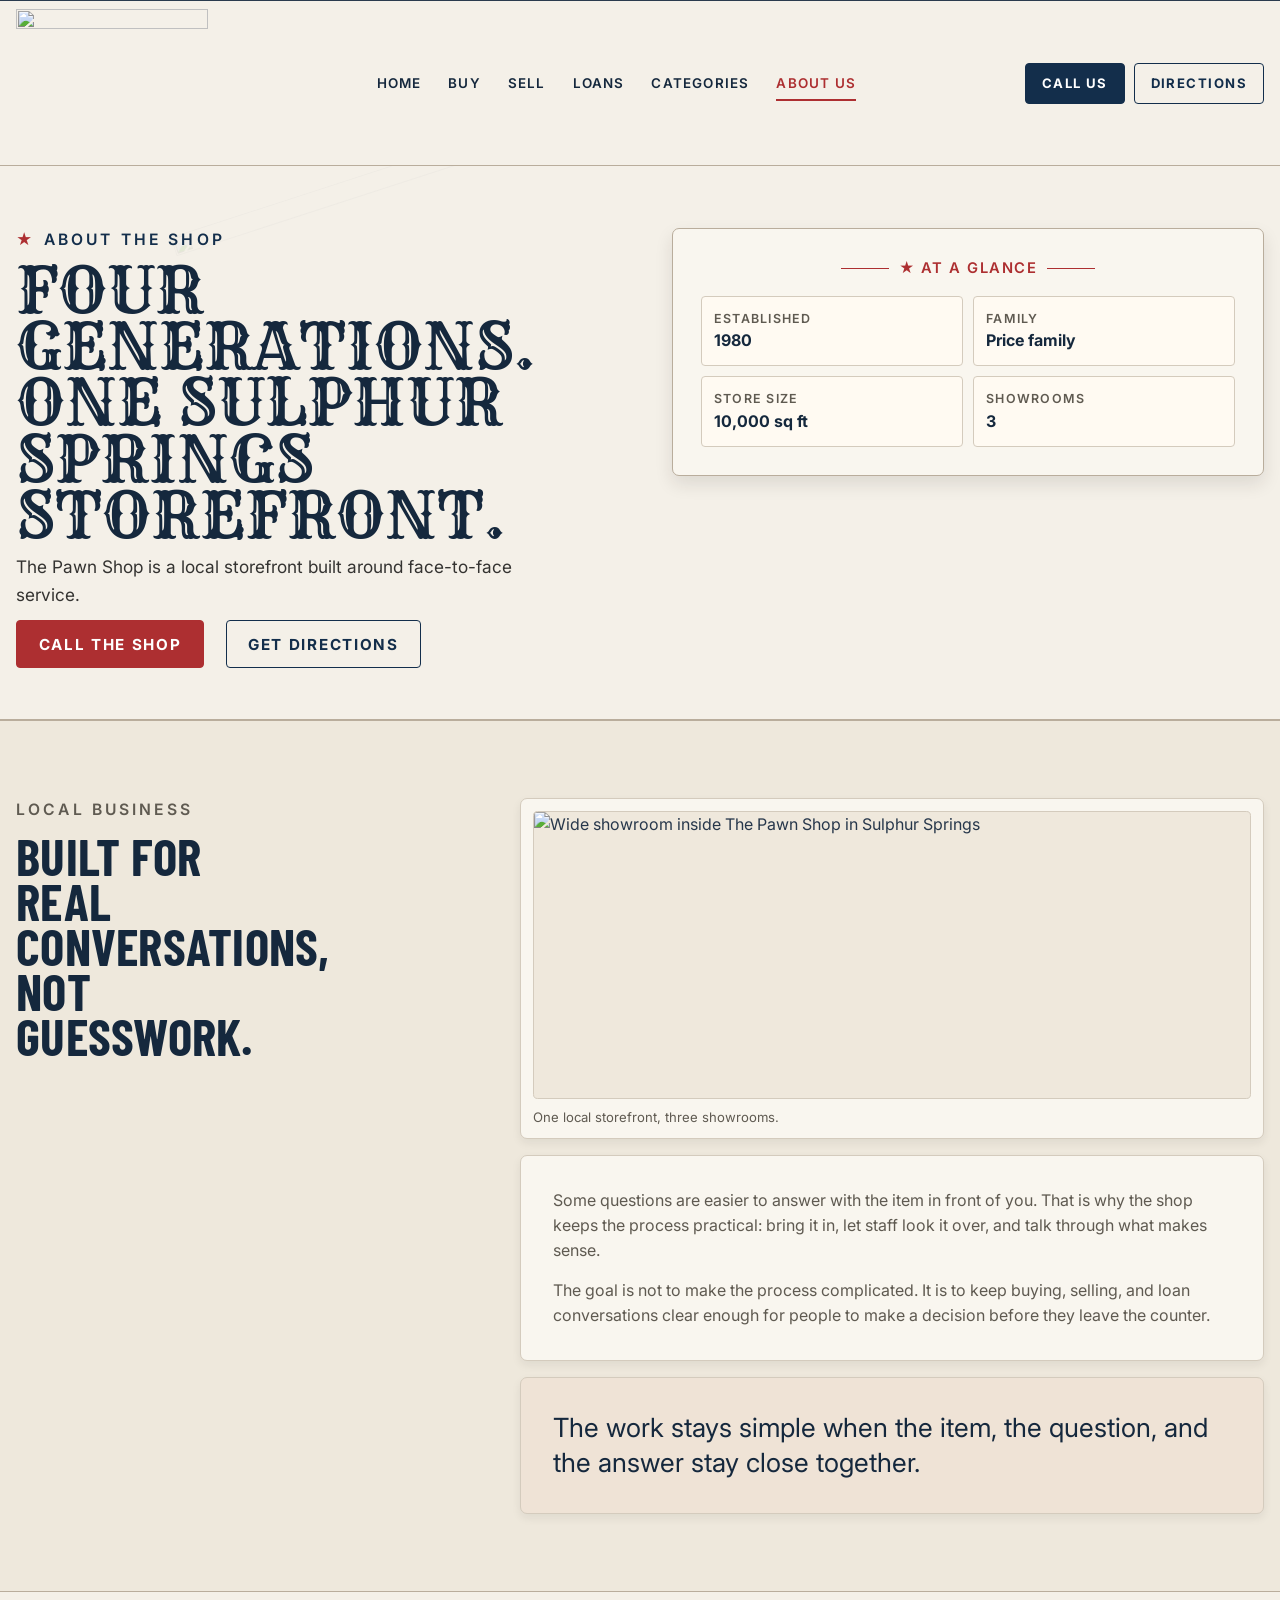
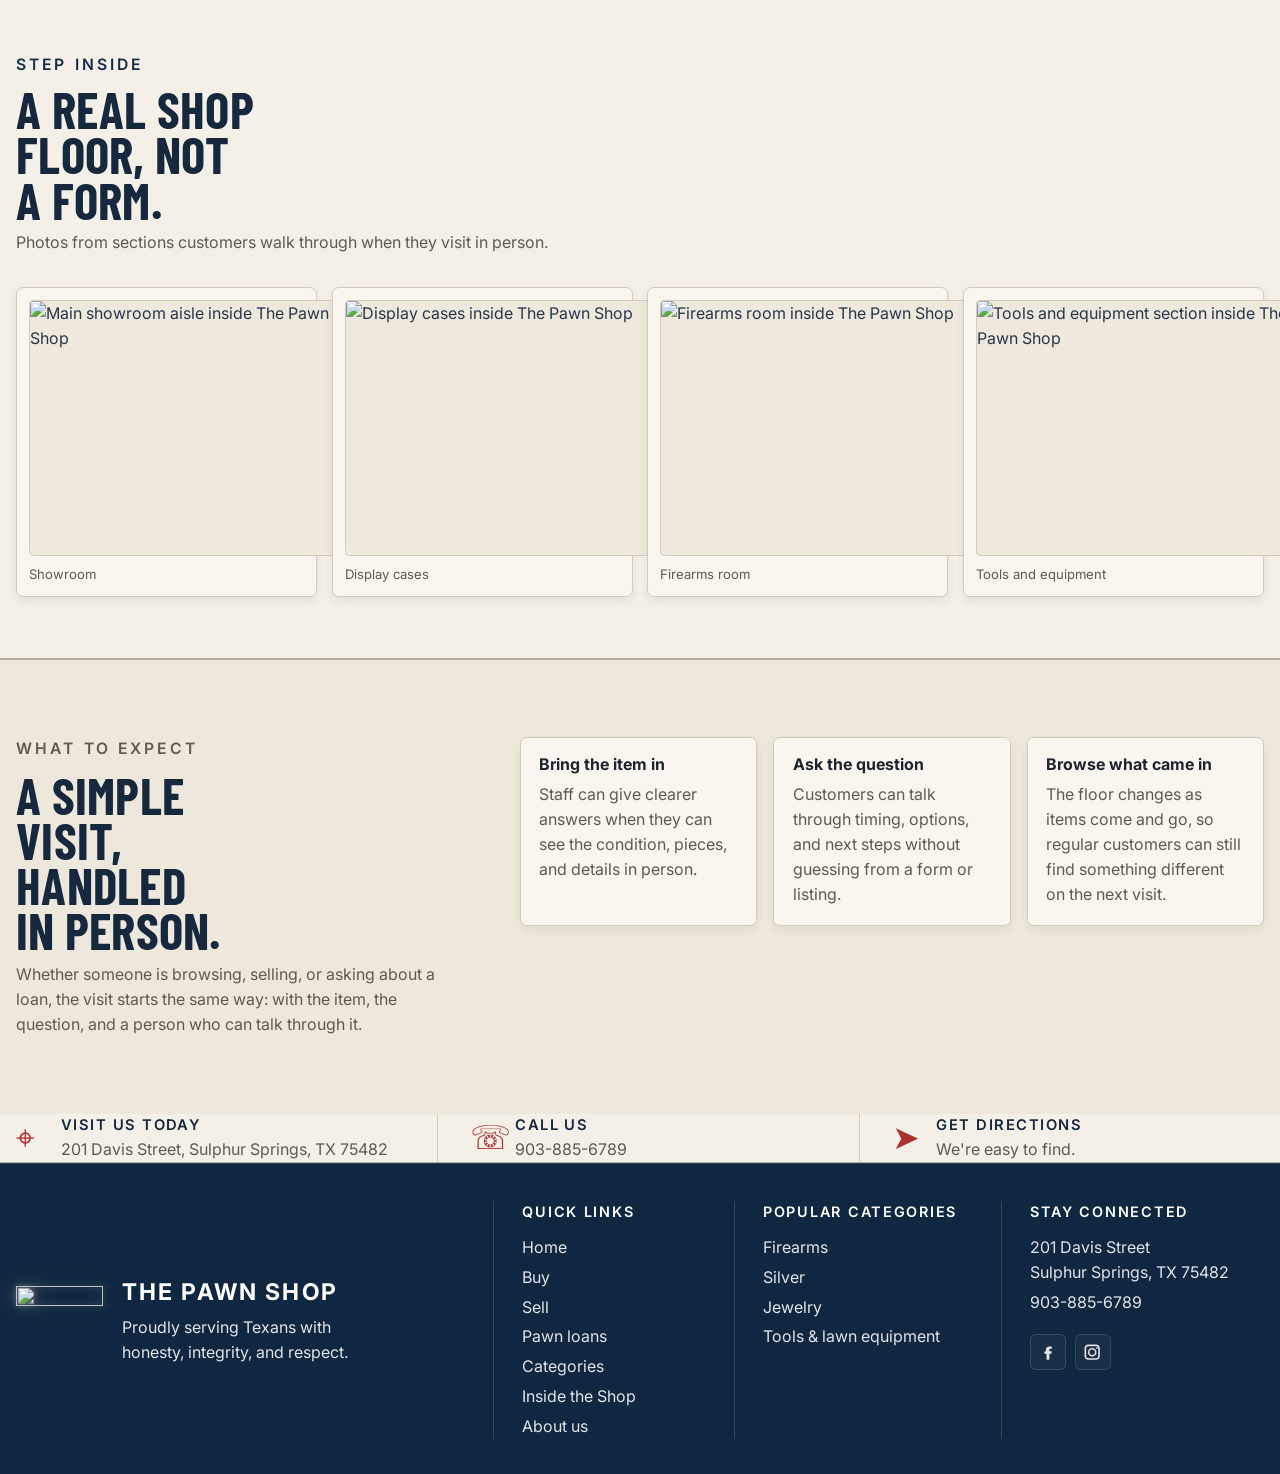
==== commit 6dd62542: "Add tasteful shop imagery across site" ====
--- a/about.html
+++ b/about.html
@@ -72,12 +72,44 @@
           </div>
           <div class="interior-module__content about-story__content">
             <div class="about-story__stack">
+              <figure class="photo-card photo-card--wide module-photo">
+                <img src="/imgs/PXL_20260424_202150634.jpg" alt="Wide showroom inside The Pawn Shop in Sulphur Springs" loading="lazy" decoding="async" width="8160" height="6144" />
+                <figcaption class="photo-caption">One local storefront, three showrooms.</figcaption>
+              </figure>
               <div class="copy-panel">
                 <p>Some questions are easier to answer with the item in front of you. That is why the shop keeps the process practical: bring it in, let staff look it over, and talk through what makes sense.</p>
                 <p>The goal is not to make the process complicated. It is to keep buying, selling, and loan conversations clear enough for people to make a decision before they leave the counter.</p>
               </div>
               <aside class="quote-panel"><p>The work stays simple when the item, the question, and the answer stay close together.</p></aside>
             </div>
+          </div>
+        </div>
+      </section>
+
+      <section class="image-proof-band about-step-inside" aria-labelledby="step-inside">
+        <div class="container image-proof-band__inner">
+          <div class="image-proof-band__intro">
+            <p class="eyebrow" id="step-inside">STEP INSIDE</p>
+            <h2>A real shop floor, not a form.</h2>
+            <p>Photos from sections customers walk through when they visit in person.</p>
+          </div>
+          <div class="photo-grid photo-grid--four" aria-label="Interior photos from The Pawn Shop">
+            <figure class="photo-card">
+              <img src="/imgs/PXL_20260424_202157913.jpg" alt="Main showroom aisle inside The Pawn Shop" loading="lazy" decoding="async" width="8160" height="6144" />
+              <figcaption class="photo-caption">Showroom</figcaption>
+            </figure>
+            <figure class="photo-card">
+              <img src="/imgs/PXL_20260424_202001756.jpg" alt="Display cases inside The Pawn Shop" loading="lazy" decoding="async" width="8160" height="6144" />
+              <figcaption class="photo-caption">Display cases</figcaption>
+            </figure>
+            <figure class="photo-card">
+              <img src="/imgs/PXL_20260424_201945229.jpg" alt="Firearms room inside The Pawn Shop" loading="lazy" decoding="async" width="8160" height="6144" />
+              <figcaption class="photo-caption">Firearms room</figcaption>
+            </figure>
+            <figure class="photo-card">
+              <img src="/imgs/PXL_20260424_202422014.jpg" alt="Tools and equipment section inside The Pawn Shop" loading="lazy" decoding="async" width="8160" height="6144" />
+              <figcaption class="photo-caption">Tools and equipment</figcaption>
+            </figure>
           </div>
         </div>
       </section>
--- a/styles.css
+++ b/styles.css
@@ -949,6 +949,7 @@
 .site-photo-card__image {
   display: block;
   width: 100%;
+  height: clamp(13rem, 24vw, 19rem);
   aspect-ratio: var(--photo-ratio, 16 / 9);
   object-fit: cover;
   border-radius: calc(var(--radius) - 0.15rem);
@@ -1045,6 +1046,94 @@
   align-items: start;
 }
 
+.home-shop-preview {
+  display: grid;
+  gap: clamp(1.15rem, 2.8vw, 2.35rem);
+  align-items: center;
+}
+
+.home-shop-preview__content {
+  max-width: 32rem;
+}
+
+.home-shop-preview__content .lead {
+  max-width: 31rem;
+}
+
+.home-shop-preview__gallery {
+  display: grid;
+  grid-template-columns: minmax(0, 1.18fr) minmax(0, 0.82fr);
+  gap: 0.9rem;
+  min-width: 0;
+  align-items: start;
+}
+
+.home-shop-preview__feature,
+.home-shop-preview__photo {
+  position: relative;
+  display: grid;
+  min-width: 0;
+  margin: 0;
+}
+
+.home-shop-preview__feature .home-shop-preview__frame {
+  --shop-photo-ratio: 5 / 4;
+  box-shadow: var(--shadow-soft);
+}
+
+.home-shop-preview__stack {
+  display: grid;
+  gap: 0.9rem;
+  min-width: 0;
+}
+
+.home-shop-preview__photo .home-shop-preview__frame {
+  box-shadow: var(--shadow-soft);
+}
+
+.home-shop-preview__label {
+  position: absolute;
+  left: 0.65rem;
+  bottom: 0.65rem;
+  z-index: 1;
+  display: inline-flex;
+  align-items: center;
+  min-height: 1.5rem;
+  padding: 0.15rem 0.5rem;
+  background: rgba(255, 250, 242, 0.96);
+  border: 1px solid var(--line-dark);
+  border-radius: 999px;
+  color: var(--red);
+  font-family: var(--ui);
+  font-size: 0.68rem;
+  font-weight: 700;
+  letter-spacing: 0.12em;
+  line-height: 1;
+  text-transform: uppercase;
+  pointer-events: none;
+}
+
+.home-shop-preview__frame {
+  position: relative;
+}
+
+.home-shop-preview__frame .shop-photo-image {
+  border-radius: calc(var(--radius) - 0.15rem);
+}
+
+.shop-photo-grid--compact {
+  grid-template-columns: repeat(1, minmax(0, 1fr));
+}
+
+.shop-photo-grid--compact .shop-photo-card {
+  padding: 0.75rem;
+}
+
+.shop-photo-grid--compact .shop-photo-label {
+  padding-inline: 0.5rem;
+  font-size: 0.68rem;
+}
+
 .shop-photo-feature,
 .shop-photo-card {
   display: grid;
@@ -1066,6 +1155,7 @@
 }
 
 .shop-photo-frame {
+  position: relative;
   overflow: hidden;
   aspect-ratio: var(--shop-photo-ratio, 4 / 3);
   background: #efe8dc;
@@ -1159,6 +1249,128 @@
   margin-top: -0.1rem;
 }
 
+.photo-card {
+  display: grid;
+  gap: 0.6rem;
+  min-width: 0;
+  margin: 0;
+  padding: 0.75rem;
+  background: var(--panel);
+  border: 1px solid var(--line);
+  border-radius: var(--radius);
+  box-shadow: var(--shadow-soft);
+}
+
+.photo-card img {
+  display: block;
+  width: 100%;
+  height: clamp(11rem, 20vw, 17rem);
+  aspect-ratio: var(--photo-card-ratio, 4 / 3);
+  object-fit: cover;
+  background: #efe8dc;
+  border: 1px solid var(--line);
+  border-radius: calc(var(--radius) - 0.15rem);
+}
+
+.photo-card--wide {
+  --photo-card-ratio: 16 / 9;
+}
+
+.photo-card--wide img {
+  height: clamp(12rem, 24vw, 18rem);
+}
+
+.photo-card--square {
+  --photo-card-ratio: 1 / 1;
+}
+
+.photo-caption {
+  color: var(--muted);
+  font-size: 0.82rem;
+  line-height: 1.35;
+}
+
+.photo-grid,
+.category-photo-grid {
+  display: grid;
+  gap: 0.9rem;
+}
+
+.photo-grid--three,
+.photo-grid--four,
+.category-photo-grid {
+  grid-template-columns: minmax(0, 1fr);
+}
+
+.photo-feature {
+  --photo-card-ratio: 16 / 9;
+}
+
+.shop-gallery {
+  display: grid;
+  gap: 1rem;
+}
+
+.shop-gallery__lead,
+.shop-gallery__stack {
+  display: grid;
+  gap: 0.9rem;
+}
+
+.image-proof-band {
+  padding: clamp(2.5rem, 4.8vw, 4rem) 0;
+  background: var(--paper);
+  border-top: 1px solid var(--line-dark);
+  border-bottom: 1px solid var(--line-dark);
+}
+
+.image-proof-band__inner {
+  display: grid;
+  gap: clamp(1.25rem, 2.8vw, 2rem);
+}
+
+.image-proof-band__intro {
+  display: grid;
+  gap: 0.55rem;
+  max-width: 42rem;
+}
+
+.image-proof-band__intro h2 {
+  max-width: 13ch;
+  color: var(--ink);
+  font-family: var(--display);
+  font-size: clamp(2rem, 4vw, 3.25rem);
+  line-height: 0.88;
+  letter-spacing: 0.005em;
+  text-transform: uppercase;
+  text-wrap: balance;
+}
+
+.image-proof-band__intro p:not(.eyebrow) {
+  color: var(--muted);
+  max-width: 38rem;
+}
+
+.module-photo {
+  align-self: start;
+}
+
+.module-photo-grid {
+  margin-top: 0.15rem;
+}
+
+.home-around {
+  background: var(--paper-deep);
+}
+
+.services-sections {
+  background: var(--paper);
+}
+
+.about-step-inside {
+  background: var(--paper);
+}
+
 .gallery-page .page-hero h1 {
   max-width: 12ch;
 }
@@ -1351,8 +1563,14 @@
     grid-column: 1 / -1;
   }
 
-  .services-photo-grid,
+  .home-shop-collage,
   .gallery-page .shop-photo-grid {
+    grid-template-columns: repeat(2, minmax(0, 1fr));
+  }
+
+  .photo-grid--three,
+  .photo-grid--four,
+  .category-photo-grid {
     grid-template-columns: repeat(2, minmax(0, 1fr));
   }
 }
@@ -1476,16 +1694,12 @@
     grid-template-columns: minmax(0, 1.3fr) minmax(18rem, 0.7fr);
   }
 
-  .home-page .shop-photo-layout {
-    grid-template-columns: minmax(0, 1.4fr) minmax(18rem, 0.92fr);
-  }
-
-  .home-page .shop-photo-supports {
-    align-content: start;
-  }
-
-  .services-photo-grid {
-    grid-template-columns: repeat(3, minmax(0, 1fr));
+  .home-page .home-shop-preview {
+    grid-template-columns: minmax(18rem, 0.9fr) minmax(0, 1.1fr);
+  }
+
+  .home-page .home-shop-preview__gallery {
+    align-self: center;
   }
 
   .gallery-page .shop-photo-grid {
@@ -1493,6 +1707,22 @@
   }
 
   .gallery-page .shop-photo-card.is-wide {
+    grid-column: span 2;
+  }
+
+  .photo-grid--three {
+    grid-template-columns: repeat(3, minmax(0, 1fr));
+  }
+
+  .photo-grid--four {
+    grid-template-columns: repeat(4, minmax(0, 1fr));
+  }
+
+  .category-photo-grid {
+    grid-template-columns: repeat(4, minmax(0, 1fr));
+  }
+
+  .category-photo-grid .photo-card--wide {
     grid-column: span 2;
   }
 }
@@ -1524,47 +1754,52 @@
 }
 
 .home-page .home-trust {
-  padding-block: clamp(0.95rem, 1.8vw, 1.35rem);
-  margin-bottom: clamp(0.9rem, 1.8vw, 1.25rem);
+  padding-block: clamp(0.8rem, 1.4vw, 1.1rem);
+  margin-bottom: clamp(0.75rem, 1.5vw, 1rem);
 }
 
 .home-page .trust-grid {
   gap: 0;
 }
 
+.home-page .home-inside {
+  padding-block: clamp(2.1rem, 4vw, 3.35rem);
+}
+
 .home-page .home-services {
-  padding-block: clamp(2.85rem, 5vw, 4.5rem);
+  padding-block: clamp(2.15rem, 4vw, 3.4rem);
+  margin-block: clamp(0.5rem, 1.1vw, 0.8rem);
 }
 
 .home-page .home-services__intro {
-  margin-bottom: clamp(1.75rem, 2.7vw, 2.25rem);
+  margin-bottom: clamp(1.15rem, 2vw, 1.75rem);
 }
 
 .home-page .home-services .category-grid {
-  gap: clamp(0.9rem, 1.7vw, 1.15rem);
+  gap: clamp(0.8rem, 1.4vw, 1.05rem);
 }
 
 .home-page .home-services .category-card {
-  padding: clamp(1.05rem, 1.5vw, 1.35rem);
+  padding: clamp(0.95rem, 1.3vw, 1.2rem);
 }
 
 .home-page .home-reviews {
-  padding-block: clamp(2.4rem, 4.5vw, 3.75rem);
-  margin-block: clamp(0.9rem, 2vw, 1.25rem);
+  padding-block: clamp(2rem, 3.8vw, 3.1rem);
+  margin-block: clamp(0.55rem, 1.25vw, 0.9rem);
 }
 
 .home-page .home-reviews__intro {
-  margin-bottom: clamp(1.35rem, 2vw, 1.75rem);
+  margin-bottom: clamp(1rem, 1.8vw, 1.45rem);
 }
 
 .home-page .reviews-grid {
-  gap: clamp(0.95rem, 1.6vw, 1.2rem);
+  gap: clamp(0.8rem, 1.4vw, 1.05rem);
   align-items: stretch;
 }
 
 .home-page .rating-block,
 .home-page .review-card {
-  padding: 1.1rem 1.15rem;
+  padding: 0.95rem 1rem;
   background: var(--panel);
   border: 1px solid var(--line);
   border-radius: var(--radius);
@@ -1582,20 +1817,20 @@
 }
 
 .home-page .reviews-button {
-  margin-top: 0.15rem;
+  margin-top: 0;
 }
 
 .home-page .home-contact {
-  padding-block: clamp(2.2rem, 4vw, 3.25rem);
-  margin-top: clamp(1rem, 2vw, 1.5rem);
+  padding-block: clamp(1.95rem, 3.6vw, 2.9rem);
+  margin-top: clamp(0.6rem, 1.25vw, 1rem);
 }
 
 .home-page .contact-grid {
-  gap: clamp(0.85rem, 1.5vw, 1.1rem);
+  gap: clamp(0.75rem, 1.3vw, 1rem);
 }
 
 .home-page .contact-item {
-  padding: 1.15rem;
+  padding: 1rem 1.05rem;
   align-items: start;
   background: var(--panel);
   border: 1px solid var(--line);
@@ -1730,15 +1965,11 @@
     justify-self: stretch;
   }
 
-  .home-page .shop-photo-layout {
+  .home-page .home-shop-preview {
     grid-template-columns: minmax(0, 1fr);
   }
 
-  .home-page .shop-photo-feature {
-    order: 0;
-  }
-
-  .home-page .shop-photo-supports {
+  .home-page .home-shop-preview__gallery {
     grid-template-columns: minmax(0, 1fr);
   }
 
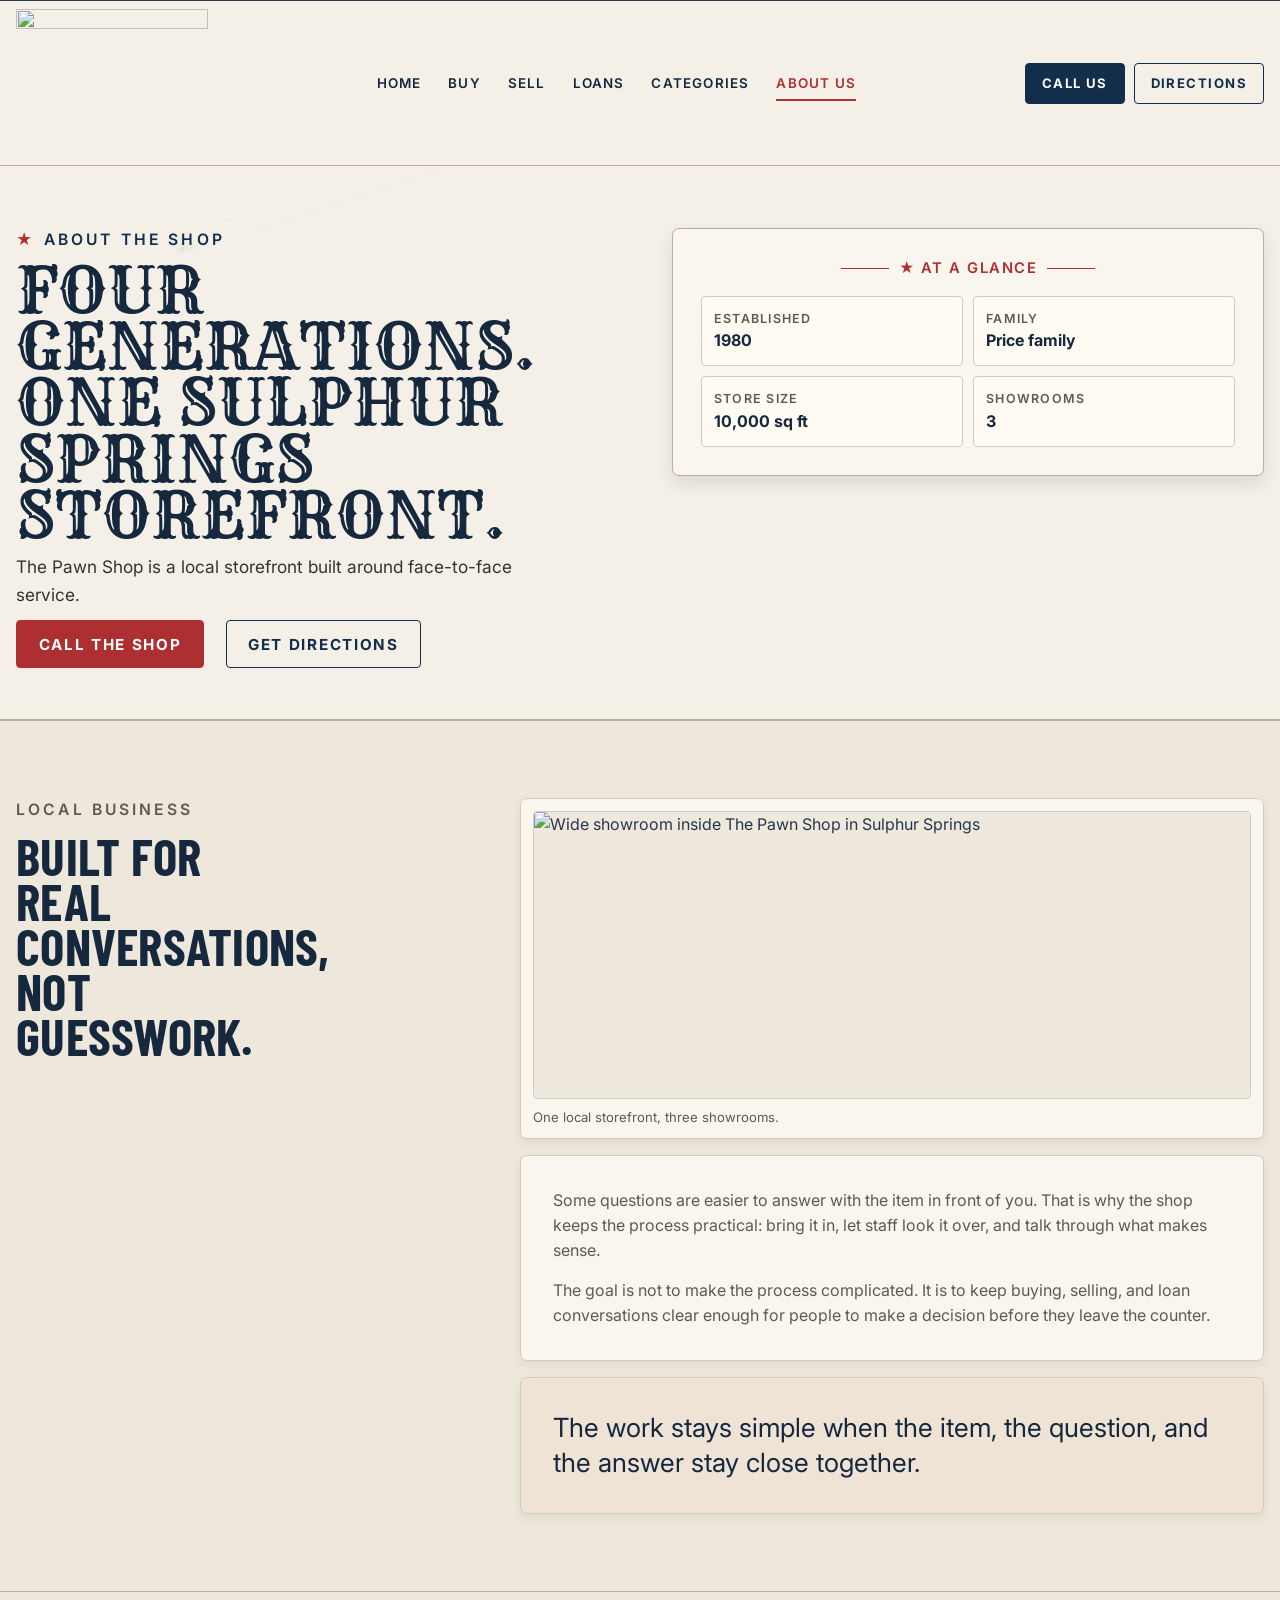
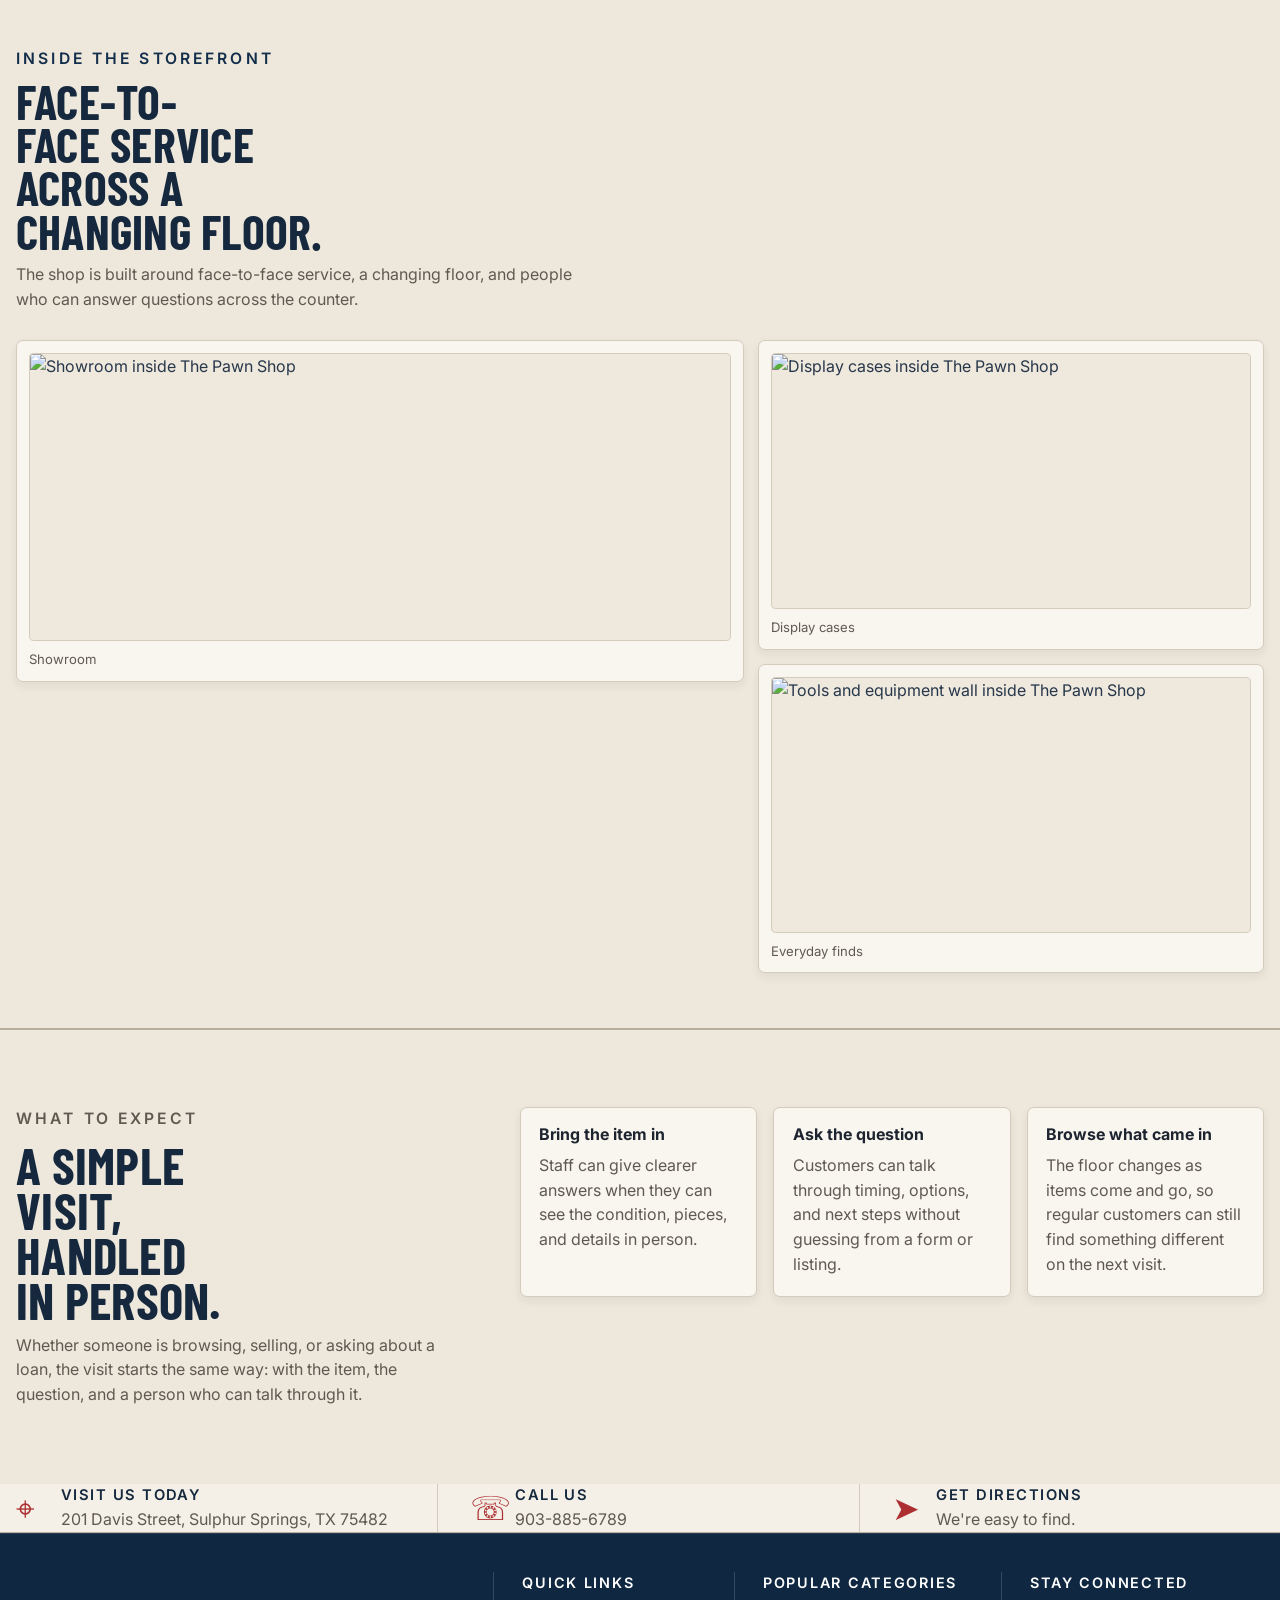
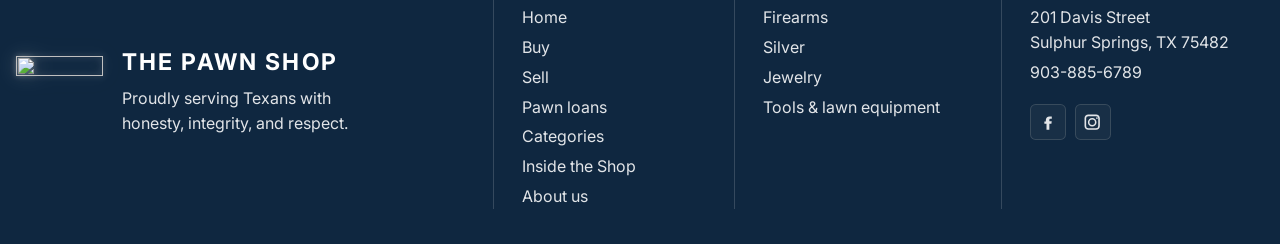
==== commit 49c0ad3d: "PM checkpoint: integrate shop photos" ====
--- a/about.html
+++ b/about.html
@@ -18,7 +18,7 @@
     <link rel="apple-touch-icon" href="/apple-touch-icon.png?v=3" />
     <link rel="manifest" href="/site.webmanifest?v=3" />
     <meta name="theme-color" content="#0d2b45" />
-    <link rel="stylesheet" href="styles.css?v=about-story-1" />
+    <link rel="stylesheet" href="styles.css?v=photo-pass-1" />
   </head>
   <body class="about-page">
     <a class="skip-link" href="#main">Skip to content</a>
@@ -73,7 +73,7 @@
           <div class="interior-module__content about-story__content">
             <div class="about-story__stack">
               <figure class="photo-card photo-card--wide module-photo">
-                <img src="/imgs/PXL_20260424_202150634.jpg" alt="Wide showroom inside The Pawn Shop in Sulphur Springs" loading="lazy" decoding="async" width="8160" height="6144" />
+                <img src="/imgs/site/showroom-aisle-wide.jpg" alt="Wide showroom inside The Pawn Shop in Sulphur Springs" loading="lazy" decoding="async" width="1400" height="1054" />
                 <figcaption class="photo-caption">One local storefront, three showrooms.</figcaption>
               </figure>
               <div class="copy-panel">
@@ -86,30 +86,28 @@
         </div>
       </section>
 
-      <section class="image-proof-band about-step-inside" aria-labelledby="step-inside">
-        <div class="container image-proof-band__inner">
-          <div class="image-proof-band__intro">
-            <p class="eyebrow" id="step-inside">STEP INSIDE</p>
-            <h2>A real shop floor, not a form.</h2>
-            <p>Photos from sections customers walk through when they visit in person.</p>
+      <section class="inside-shop-strip inside-storefront" aria-labelledby="step-inside">
+        <div class="container inside-shop-strip__inner">
+          <div class="inside-shop-strip__intro">
+            <p class="eyebrow" id="step-inside">INSIDE THE STOREFRONT</p>
+            <h2>Face-to-face service across a changing floor.</h2>
+            <p>The shop is built around face-to-face service, a changing floor, and people who can answer questions across the counter.</p>
           </div>
-          <div class="photo-grid photo-grid--four" aria-label="Interior photos from The Pawn Shop">
-            <figure class="photo-card">
-              <img src="/imgs/PXL_20260424_202157913.jpg" alt="Main showroom aisle inside The Pawn Shop" loading="lazy" decoding="async" width="8160" height="6144" />
+          <div class="photo-cluster inside-storefront__cluster" aria-label="Interior photos from The Pawn Shop">
+            <figure class="photo-card photo-card--wide">
+              <img src="/imgs/site/showroom-gun-wall-wide.jpg" alt="Showroom inside The Pawn Shop" loading="lazy" decoding="async" width="1400" height="1054" />
               <figcaption class="photo-caption">Showroom</figcaption>
             </figure>
-            <figure class="photo-card">
-              <img src="/imgs/PXL_20260424_202001756.jpg" alt="Display cases inside The Pawn Shop" loading="lazy" decoding="async" width="8160" height="6144" />
-              <figcaption class="photo-caption">Display cases</figcaption>
-            </figure>
-            <figure class="photo-card">
-              <img src="/imgs/PXL_20260424_201945229.jpg" alt="Firearms room inside The Pawn Shop" loading="lazy" decoding="async" width="8160" height="6144" />
-              <figcaption class="photo-caption">Firearms room</figcaption>
-            </figure>
-            <figure class="photo-card">
-              <img src="/imgs/PXL_20260424_202422014.jpg" alt="Tools and equipment section inside The Pawn Shop" loading="lazy" decoding="async" width="8160" height="6144" />
-              <figcaption class="photo-caption">Tools and equipment</figcaption>
-            </figure>
+            <div class="photo-cluster__stack">
+              <figure class="photo-card">
+                <img src="/imgs/site/showroom-display-cases.jpg" alt="Display cases inside The Pawn Shop" loading="lazy" decoding="async" width="900" height="678" />
+                <figcaption class="photo-caption">Display cases</figcaption>
+              </figure>
+              <figure class="photo-card">
+                <img src="/imgs/site/tools-equipment-wall.jpg" alt="Tools and equipment wall inside The Pawn Shop" loading="lazy" decoding="async" width="900" height="678" />
+                <figcaption class="photo-caption">Everyday finds</figcaption>
+              </figure>
+            </div>
           </div>
         </div>
       </section>
--- a/styles.css
+++ b/styles.css
@@ -1062,7 +1062,6 @@
 
 .home-shop-preview__gallery {
   display: grid;
-  grid-template-columns: minmax(0, 1.18fr) minmax(0, 0.82fr);
   gap: 0.9rem;
   min-width: 0;
   align-items: start;
@@ -1290,6 +1289,130 @@
   line-height: 1.35;
 }
 
+.photo-kicker {
+  display: inline-flex;
+  align-items: center;
+  min-height: 1.55rem;
+  padding: 0.18rem 0.56rem;
+  background: #fffaf2;
+  border: 1px solid var(--line-dark);
+  border-radius: 999px;
+  color: var(--red);
+  font-family: var(--ui);
+  font-size: 0.68rem;
+  font-weight: 700;
+  letter-spacing: 0.14em;
+  line-height: 1;
+  text-transform: uppercase;
+}
+
+.photo-cluster {
+  display: grid;
+  gap: 0.9rem;
+  min-width: 0;
+}
+
+.photo-cluster__feature,
+.photo-cluster__stack {
+  display: grid;
+  gap: 0.9rem;
+  min-width: 0;
+}
+
+.photo-cluster__feature .photo-card,
+.photo-cluster__stack .photo-card {
+  height: 100%;
+}
+
+.inside-shop-strip {
+  padding: clamp(2.35rem, 4.3vw, 3.5rem) 0;
+  background: var(--paper-deep);
+  border-top: 1px solid var(--line-dark);
+  border-bottom: 1px solid var(--line-dark);
+}
+
+.inside-shop-strip__inner {
+  display: grid;
+  gap: clamp(1.15rem, 2.6vw, 1.8rem);
+}
+
+.inside-shop-strip__intro {
+  display: grid;
+  gap: 0.55rem;
+  max-width: 36rem;
+}
+
+.inside-shop-strip__intro h2 {
+  max-width: 14ch;
+  color: var(--ink);
+  font-family: var(--display);
+  font-size: clamp(1.95rem, 3.8vw, 3rem);
+  line-height: 0.9;
+  letter-spacing: 0.005em;
+  text-transform: uppercase;
+  text-wrap: balance;
+}
+
+.inside-shop-strip__intro p:not(.eyebrow) {
+  color: var(--muted);
+  max-width: 38rem;
+}
+
+.inside-shop-strip__grid {
+  gap: 0.8rem;
+}
+
+.category-photo-card {
+  display: grid;
+  gap: 0.7rem;
+  min-width: 0;
+  padding: 0.95rem;
+  background: var(--panel);
+  border: 1px solid var(--line);
+  border-radius: var(--radius);
+  box-shadow: var(--shadow-soft);
+}
+
+.category-photo-card__figure {
+  position: relative;
+  display: grid;
+  gap: 0.55rem;
+  min-width: 0;
+  margin: 0;
+}
+
+.category-photo-card__media {
+  position: relative;
+  overflow: hidden;
+  aspect-ratio: 16 / 9;
+  background: #efe8dc;
+  border: 1px solid var(--line);
+  border-radius: calc(var(--radius) - 0.15rem);
+}
+
+.category-photo-card__media img {
+  display: block;
+  width: 100%;
+  height: 100%;
+  object-fit: cover;
+}
+
+.category-photo-card__kicker {
+  position: absolute;
+  left: 0.65rem;
+  bottom: 0.65rem;
+  z-index: 1;
+}
+
+.category-photo-card__body {
+  display: grid;
+  gap: 0.35rem;
+}
+
+.category-photo-card__body p {
+  color: var(--muted);
+}
+
 .photo-grid,
 .category-photo-grid {
   display: grid;
@@ -1298,6 +1421,7 @@
 
 .photo-grid--three,
 .photo-grid--four,
+.photo-grid--two,
 .category-photo-grid {
   grid-template-columns: minmax(0, 1fr);
 }
@@ -1568,6 +1692,7 @@
     grid-template-columns: repeat(2, minmax(0, 1fr));
   }
 
+  .photo-grid--two,
   .photo-grid--three,
   .photo-grid--four,
   .category-photo-grid {
@@ -1714,6 +1839,10 @@
     grid-template-columns: repeat(3, minmax(0, 1fr));
   }
 
+  .photo-grid--two {
+    grid-template-columns: repeat(2, minmax(0, 1fr));
+  }
+
   .photo-grid--four {
     grid-template-columns: repeat(4, minmax(0, 1fr));
   }
@@ -1722,8 +1851,21 @@
     grid-template-columns: repeat(4, minmax(0, 1fr));
   }
 
+  .category-photo-grid--services {
+    grid-template-columns: repeat(3, minmax(0, 1fr));
+  }
+
   .category-photo-grid .photo-card--wide {
     grid-column: span 2;
+  }
+
+  .photo-cluster {
+    grid-template-columns: minmax(0, 1.18fr) minmax(0, 0.82fr);
+    align-items: start;
+  }
+
+  .photo-cluster__stack {
+    grid-template-rows: repeat(2, minmax(0, 1fr));
   }
 }
 
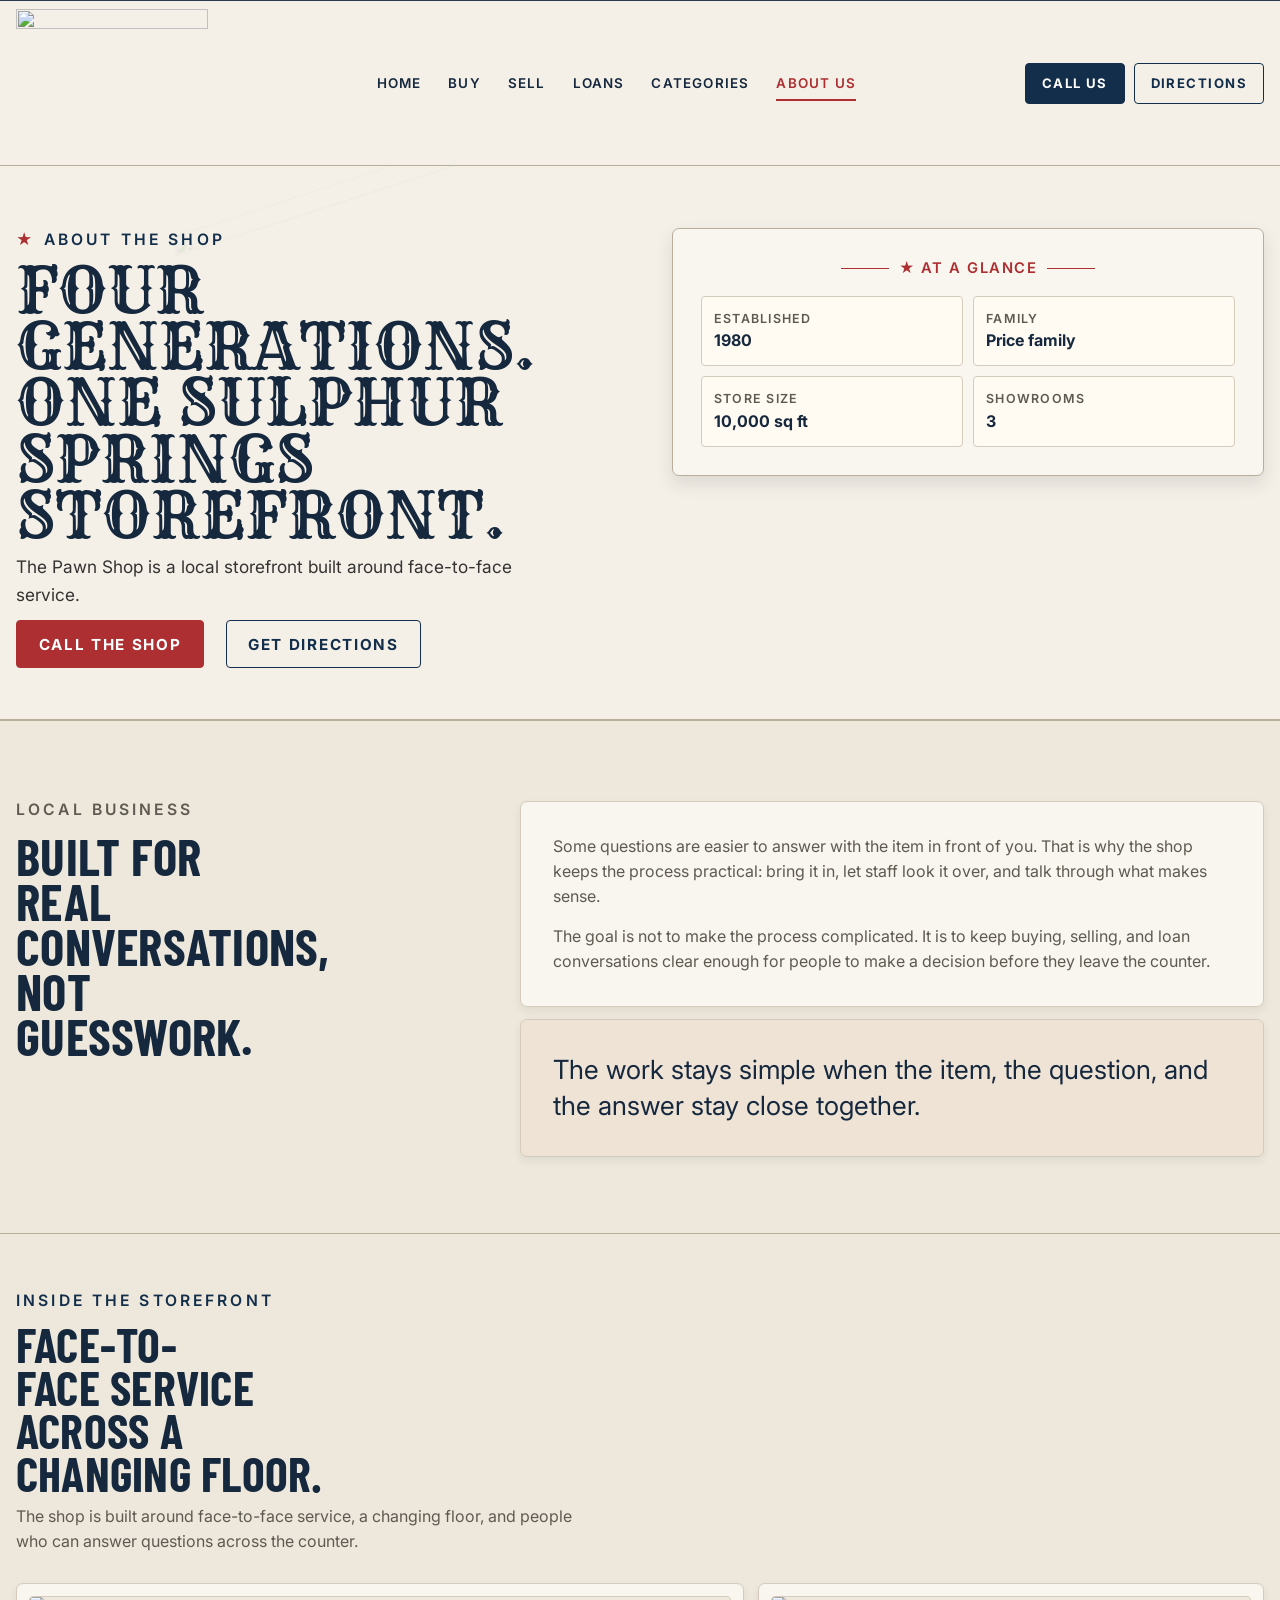
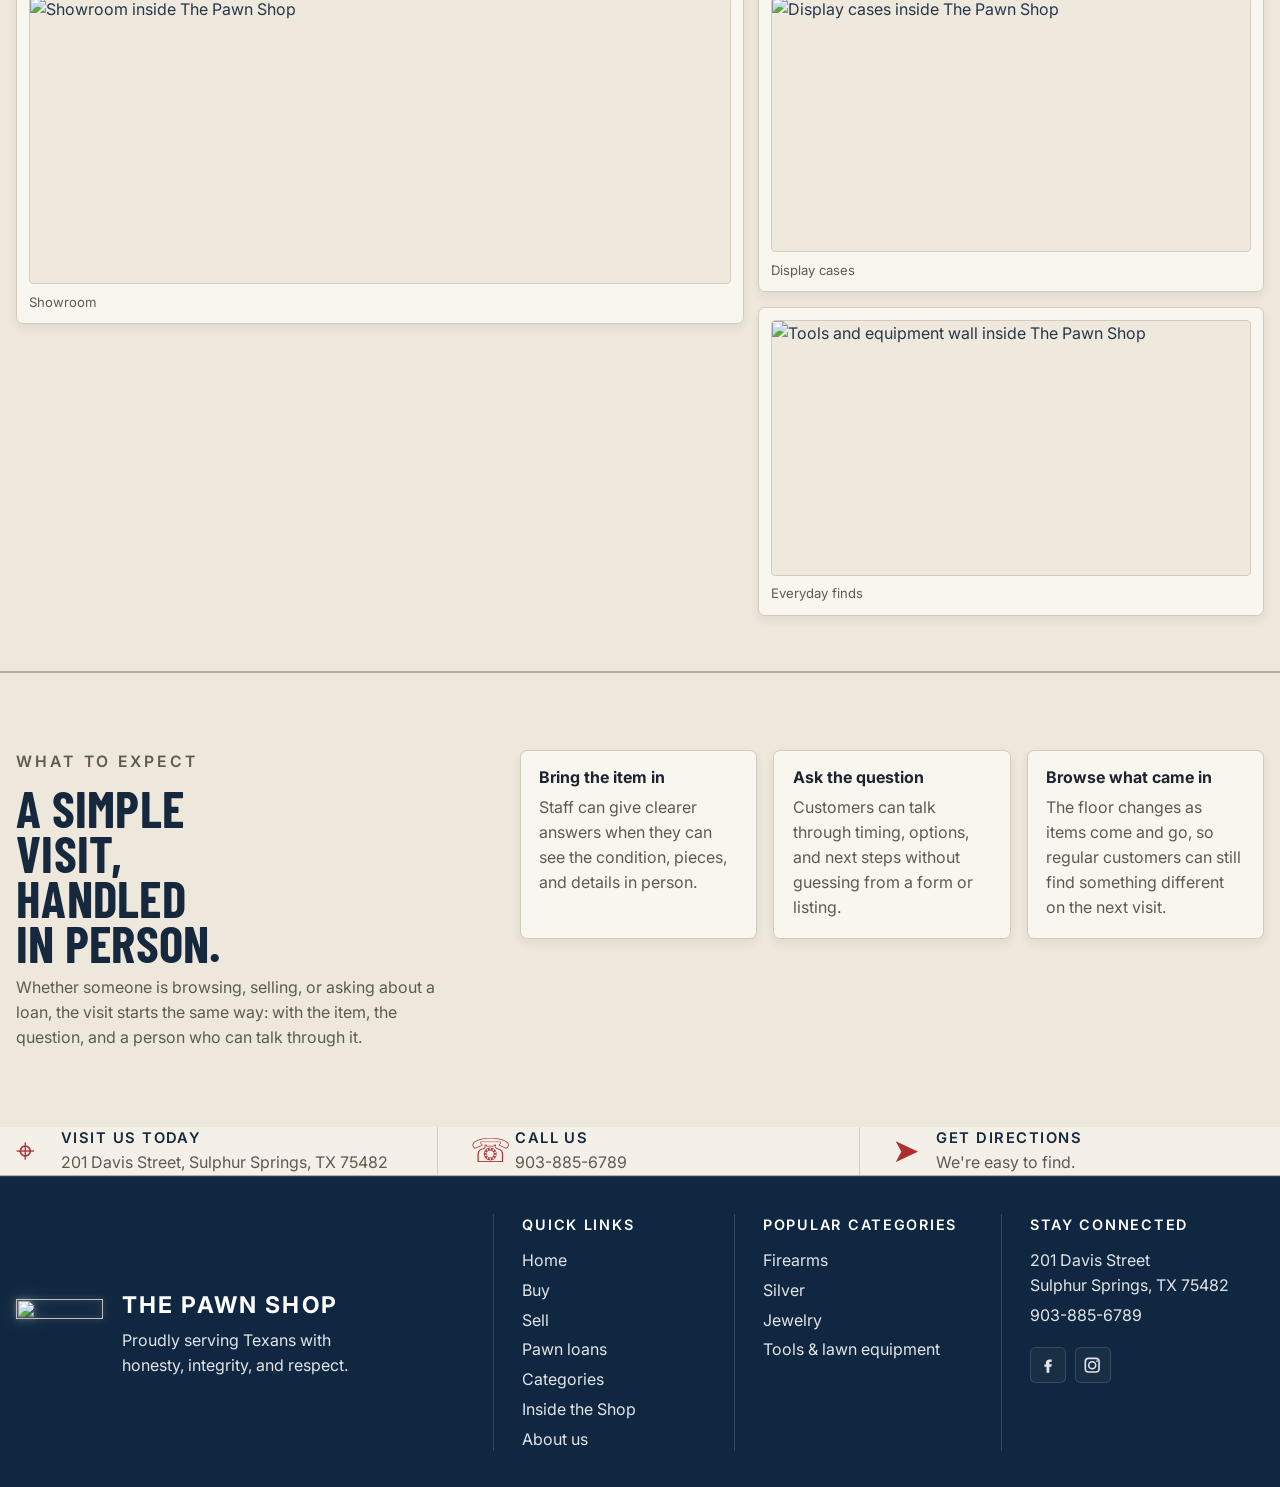
==== commit bd334032: "PM checkpoint: balance shop photo layout" ====
--- a/about.html
+++ b/about.html
@@ -72,10 +72,6 @@
           </div>
           <div class="interior-module__content about-story__content">
             <div class="about-story__stack">
-              <figure class="photo-card photo-card--wide module-photo">
-                <img src="/imgs/site/showroom-aisle-wide.jpg" alt="Wide showroom inside The Pawn Shop in Sulphur Springs" loading="lazy" decoding="async" width="1400" height="1054" />
-                <figcaption class="photo-caption">One local storefront, three showrooms.</figcaption>
-              </figure>
               <div class="copy-panel">
                 <p>Some questions are easier to answer with the item in front of you. That is why the shop keeps the process practical: bring it in, let staff look it over, and talk through what makes sense.</p>
                 <p>The goal is not to make the process complicated. It is to keep buying, selling, and loan conversations clear enough for people to make a decision before they leave the counter.</p>
--- a/styles.css
+++ b/styles.css
@@ -1279,6 +1279,14 @@
   height: clamp(12rem, 24vw, 18rem);
 }
 
+.buy-floor .photo-card img {
+  height: clamp(9.25rem, 15vw, 12.5rem);
+}
+
+.buy-floor .photo-card--wide img {
+  height: clamp(10rem, 16vw, 13rem);
+}
+
 .photo-card--square {
   --photo-card-ratio: 1 / 1;
 }
@@ -1366,6 +1374,7 @@
   display: grid;
   gap: 0.7rem;
   min-width: 0;
+  height: 100%;
   padding: 0.95rem;
   background: var(--panel);
   border: 1px solid var(--line);
@@ -1407,6 +1416,14 @@
 .category-photo-card__body {
   display: grid;
   gap: 0.35rem;
+}
+
+.category-photo-card--text {
+  align-content: start;
+}
+
+.category-photo-card--text .category-photo-card__body {
+  min-height: 100%;
 }
 
 .category-photo-card__body p {
@@ -1481,6 +1498,18 @@
 
 .module-photo-grid {
   margin-top: 0.15rem;
+}
+
+.sell-page .module-photo-grid .photo-card {
+  padding: 0.68rem;
+}
+
+.sell-page .module-photo-grid .photo-card img {
+  height: clamp(8.8rem, 14vw, 11.4rem);
+}
+
+.sell-page .module-photo-grid .photo-card--wide img {
+  height: clamp(9.2rem, 15vw, 12rem);
 }
 
 .home-around {
@@ -2084,6 +2113,10 @@
   gap: 1rem;
 }
 
+.about-page .about-story .copy-panel {
+  margin-top: 0.2rem;
+}
+
 @media (min-width: 62rem) {
   .about-page .page-hero-grid,
   .about-page .interior-module__inner {
@@ -2097,6 +2130,10 @@
 
   .about-page .about-story__content {
     align-self: start;
+  }
+
+  .about-page .about-story__stack {
+    gap: 0.8rem;
   }
 }
 
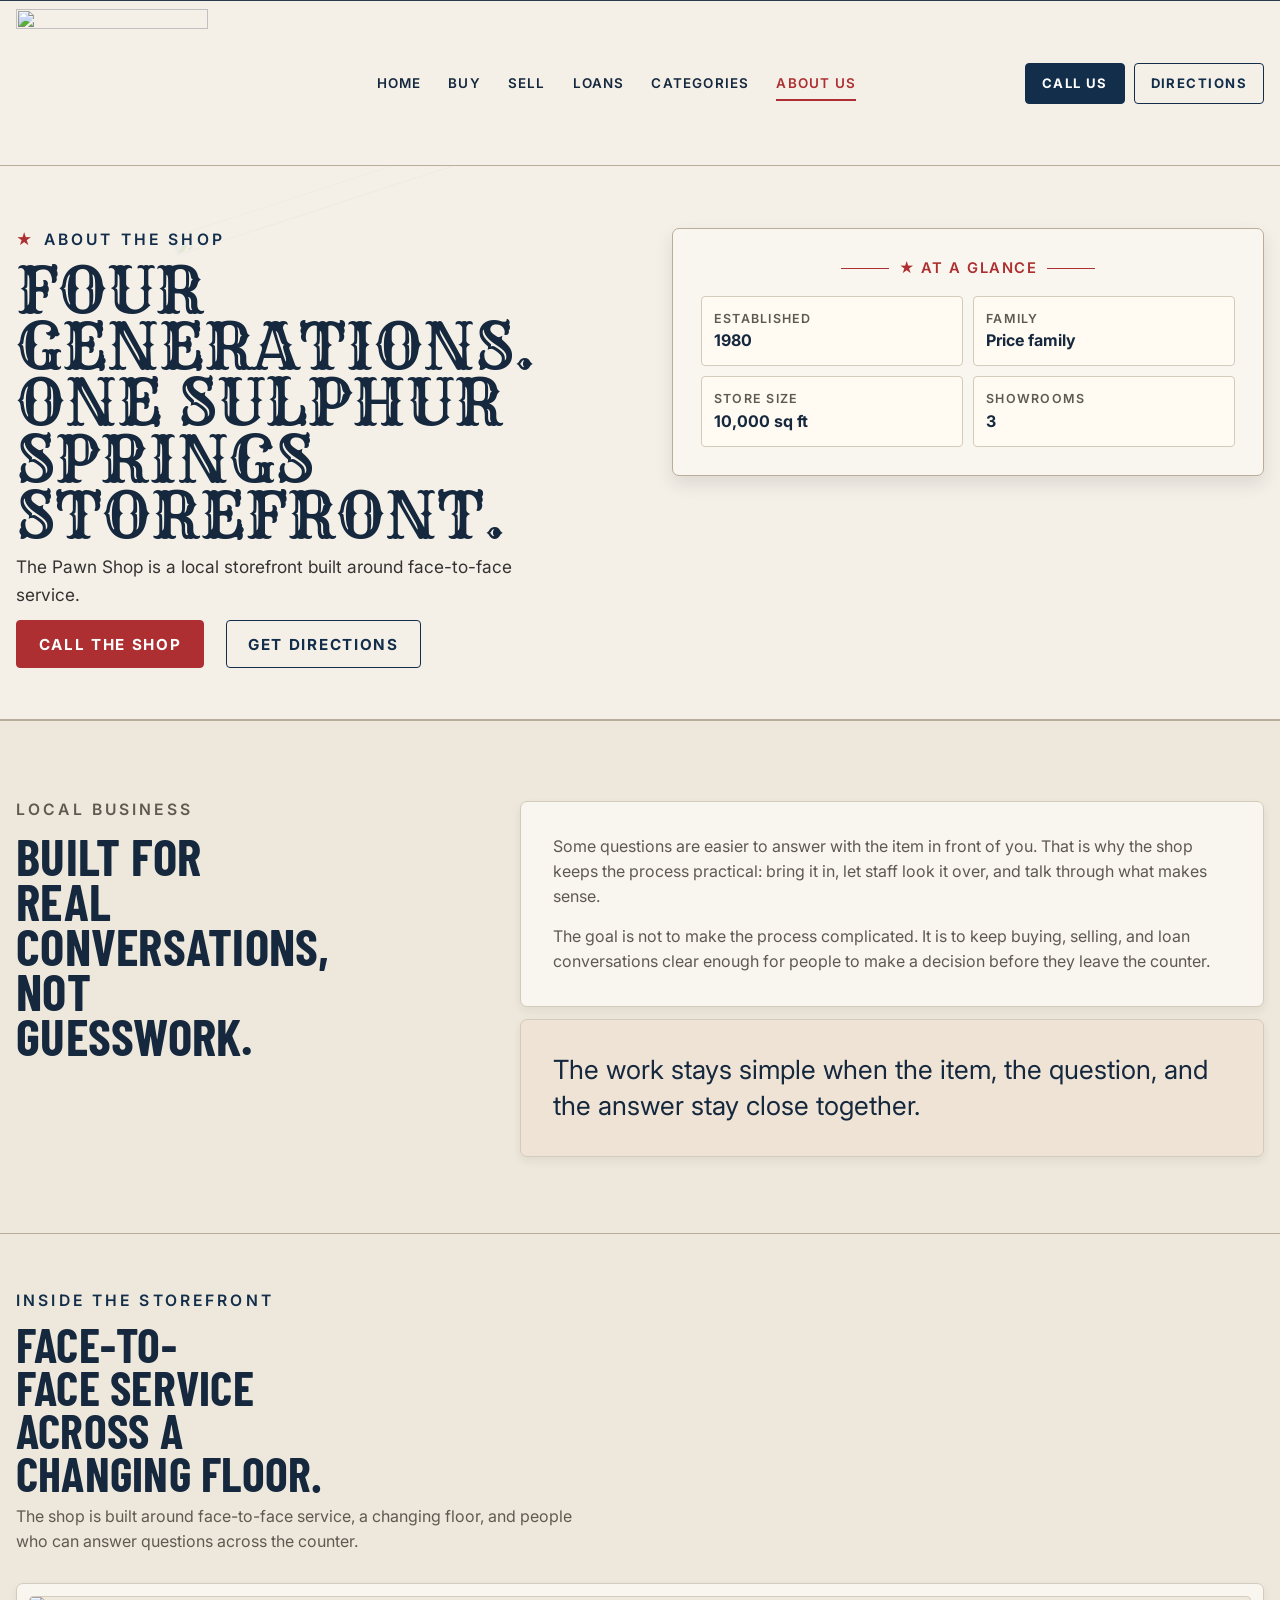
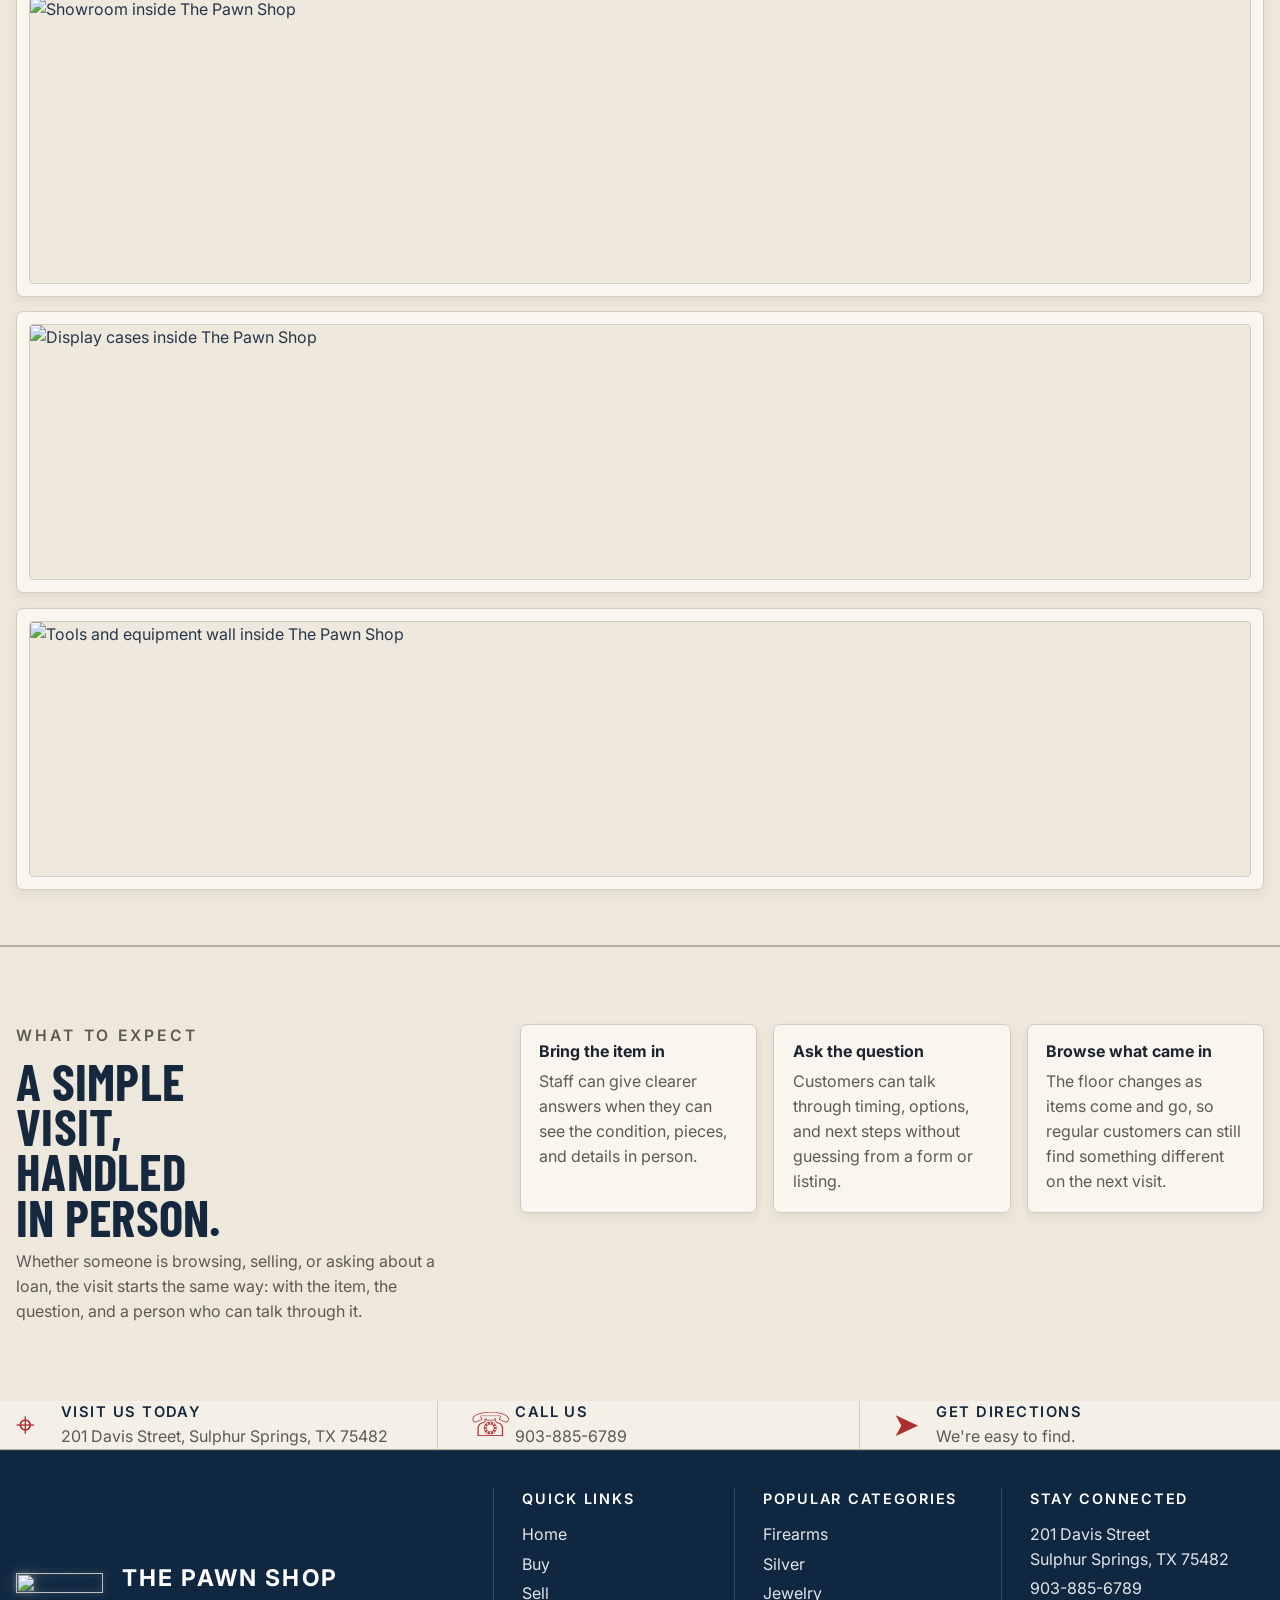
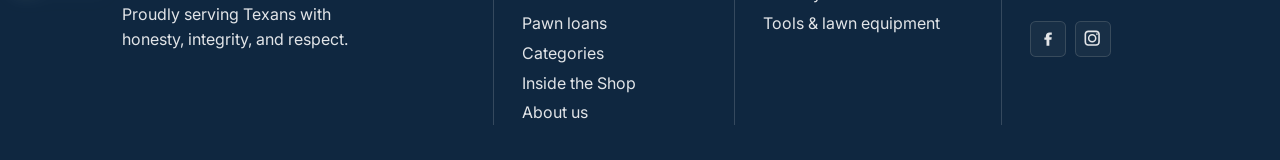
==== commit 6ec6dd25: "PM checkpoint: clean up image labels and category photo treatment" ====
--- a/about.html
+++ b/about.html
@@ -92,16 +92,13 @@
           <div class="photo-cluster inside-storefront__cluster" aria-label="Interior photos from The Pawn Shop">
             <figure class="photo-card photo-card--wide">
               <img src="/imgs/site/showroom-gun-wall-wide.jpg" alt="Showroom inside The Pawn Shop" loading="lazy" decoding="async" width="1400" height="1054" />
-              <figcaption class="photo-caption">Showroom</figcaption>
             </figure>
             <div class="photo-cluster__stack">
               <figure class="photo-card">
                 <img src="/imgs/site/showroom-display-cases.jpg" alt="Display cases inside The Pawn Shop" loading="lazy" decoding="async" width="900" height="678" />
-                <figcaption class="photo-caption">Display cases</figcaption>
               </figure>
               <figure class="photo-card">
                 <img src="/imgs/site/tools-equipment-wall.jpg" alt="Tools and equipment wall inside The Pawn Shop" loading="lazy" decoding="async" width="900" height="678" />
-                <figcaption class="photo-caption">Everyday finds</figcaption>
               </figure>
             </div>
           </div>
--- a/styles.css
+++ b/styles.css
@@ -928,6 +928,10 @@
   justify-self: end;
 }
 
+.storefront-photo-card .site-photo-card__figure--wide {
+  --photo-ratio: 2 / 1;
+}
+
 .gun-room-photo-card {
   width: min(100%, 37rem);
 }
@@ -954,13 +958,6 @@
   object-fit: cover;
   border-radius: calc(var(--radius) - 0.15rem);
   background: #efe8dc;
-}
-
-.site-photo-card__caption {
-  color: var(--muted);
-  font-size: 0.94rem;
-  line-height: 1.45;
-  text-align: center;
 }
 
 .site-photo-card__meta {
@@ -1067,27 +1064,11 @@
   align-items: start;
 }
 
-.home-shop-preview__feature,
 .home-shop-preview__photo {
   position: relative;
   display: grid;
   min-width: 0;
   margin: 0;
-}
-
-.home-shop-preview__feature .home-shop-preview__frame {
-  --shop-photo-ratio: 5 / 4;
-  box-shadow: var(--shadow-soft);
-}
-
-.home-shop-preview__stack {
-  display: grid;
-  gap: 0.9rem;
-  min-width: 0;
-}
-
-.home-shop-preview__photo .home-shop-preview__frame {
-  box-shadow: var(--shadow-soft);
 }
 
 .home-shop-preview__label {
@@ -1120,6 +1101,10 @@
   border-radius: calc(var(--radius) - 0.15rem);
 }
 
+.home-page .home-shop-preview__gallery .photo-card img {
+  height: clamp(9.6rem, 15vw, 12.8rem);
+}
+
 .shop-photo-grid--compact {
   grid-template-columns: repeat(1, minmax(0, 1fr));
 }
@@ -1184,33 +1169,6 @@
 .shop-photo-image.is-contain {
   object-fit: contain;
   background: #f2ecdf;
-}
-
-.shop-photo-caption {
-  display: flex;
-  flex-wrap: wrap;
-  gap: 0.45rem 0.65rem;
-  align-items: center;
-  justify-content: space-between;
-  color: var(--muted);
-  font-size: 0.88rem;
-  line-height: 1.35;
-}
-
-.shop-photo-label {
-  display: inline-flex;
-  align-items: center;
-  min-height: 1.6rem;
-  padding: 0.2rem 0.55rem;
-  background: #fffaf2;
-  border: 1px solid var(--line-dark);
-  border-radius: 999px;
-  color: var(--red);
-  font-family: var(--ui);
-  font-size: 0.72rem;
-  font-weight: 700;
-  letter-spacing: 0.14em;
-  text-transform: uppercase;
 }
 
 .shop-photo-note {
@@ -1291,27 +1249,13 @@
   --photo-card-ratio: 1 / 1;
 }
 
-.photo-caption {
-  color: var(--muted);
-  font-size: 0.82rem;
-  line-height: 1.35;
-}
-
-.photo-kicker {
-  display: inline-flex;
-  align-items: center;
-  min-height: 1.55rem;
-  padding: 0.18rem 0.56rem;
-  background: #fffaf2;
-  border: 1px solid var(--line-dark);
-  border-radius: 999px;
-  color: var(--red);
-  font-family: var(--ui);
-  font-size: 0.68rem;
-  font-weight: 700;
-  letter-spacing: 0.14em;
-  line-height: 1;
-  text-transform: uppercase;
+.site-photo-card__caption,
+.shop-photo-caption,
+.shop-photo-label,
+.photo-caption,
+.photo-kicker,
+.category-photo-card__kicker {
+  display: none;
 }
 
 .photo-cluster {
@@ -1404,13 +1348,6 @@
   width: 100%;
   height: 100%;
   object-fit: cover;
-}
-
-.category-photo-card__kicker {
-  position: absolute;
-  left: 0.65rem;
-  bottom: 0.65rem;
-  z-index: 1;
 }
 
 .category-photo-card__body {
@@ -1888,14 +1825,6 @@
     grid-column: span 2;
   }
 
-  .photo-cluster {
-    grid-template-columns: minmax(0, 1.18fr) minmax(0, 0.82fr);
-    align-items: start;
-  }
-
-  .photo-cluster__stack {
-    grid-template-rows: repeat(2, minmax(0, 1fr));
-  }
 }
 
 @media (min-width: 78rem) {
